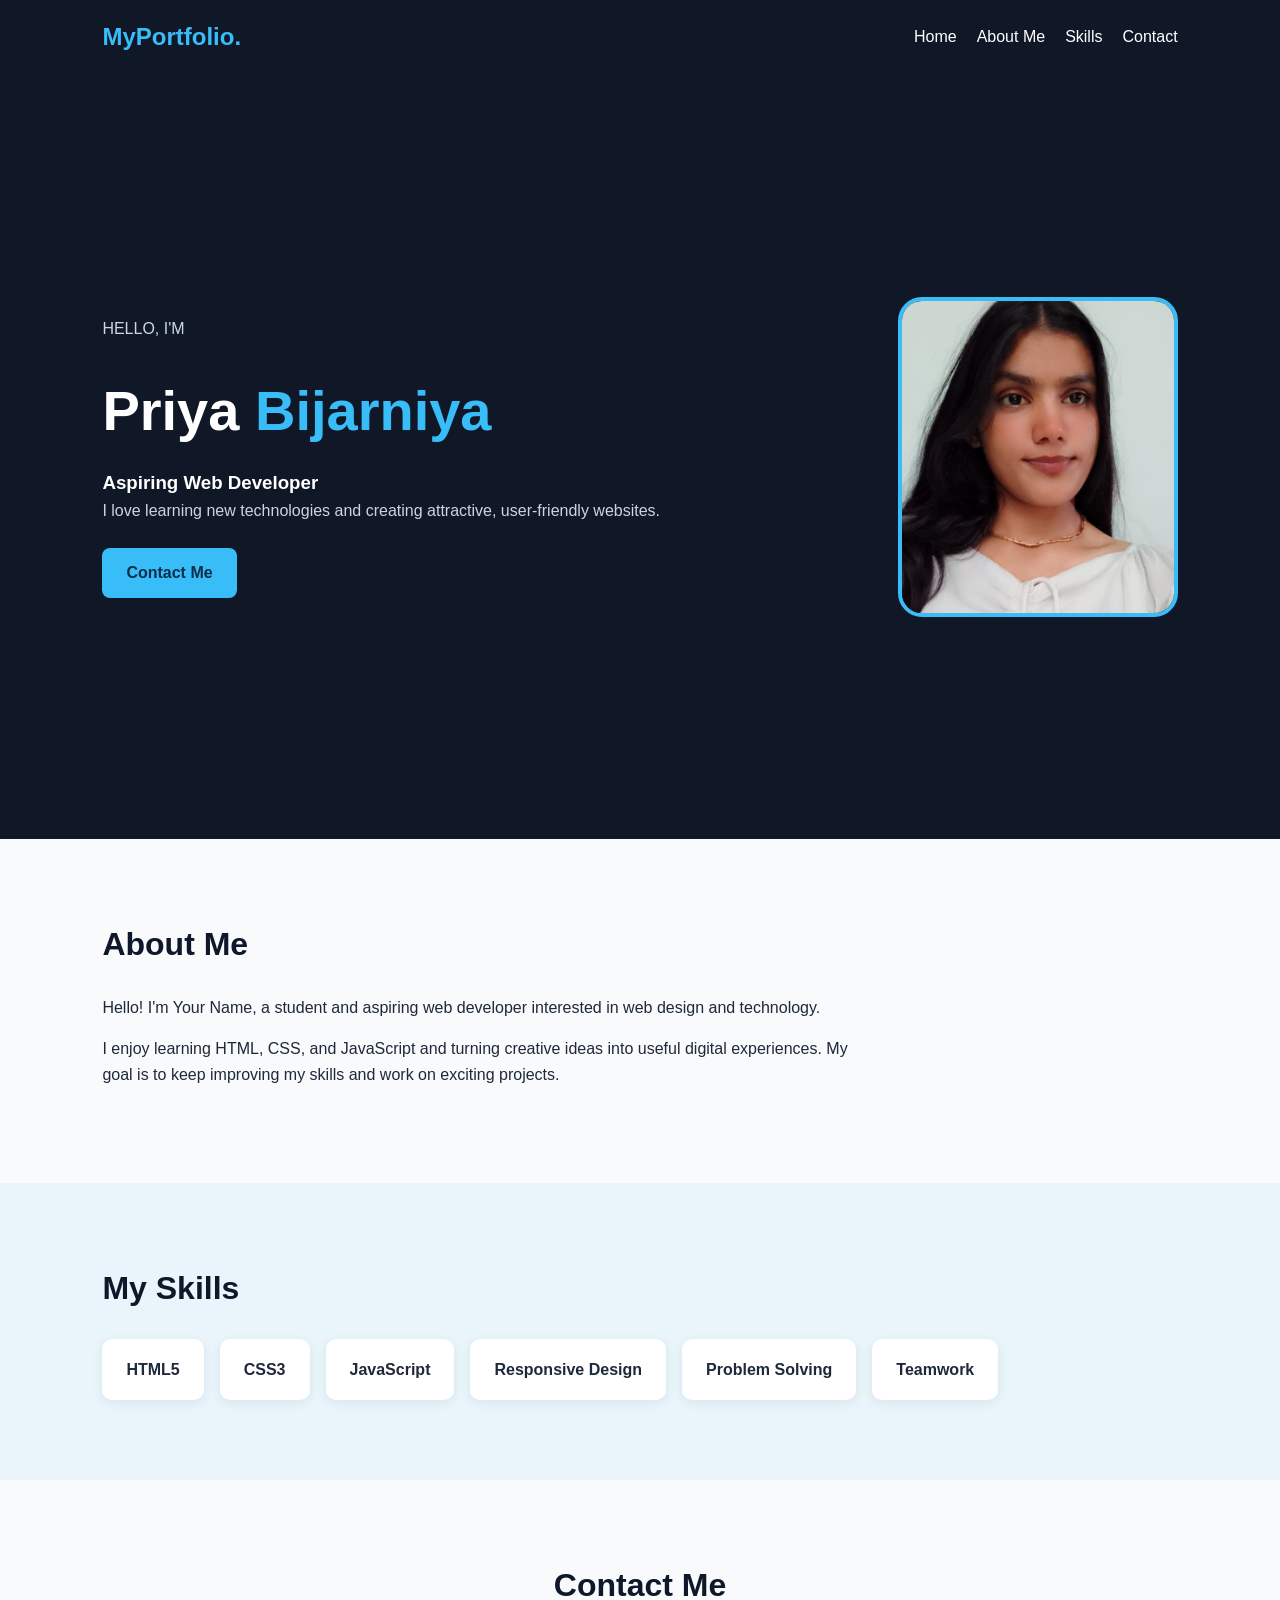
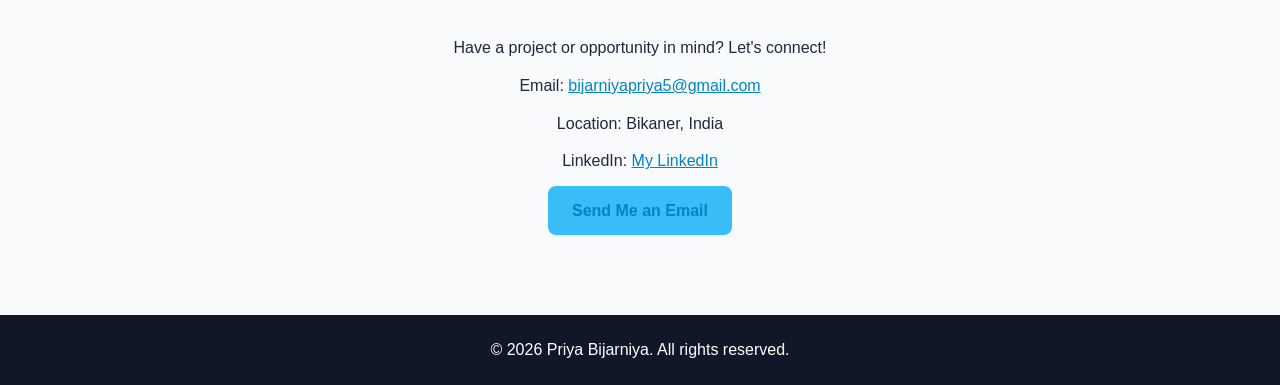
==== Portfolio/index.html @ 70c62a3d "first commit" ====
<!DOCTYPE html>
<html lang="en">
<head>
    <meta charset="UTF-8">
    <meta name="viewport" content="width=device-width, initial-scale=1.0">
    <title>Portfolio - Homepage</title>
    <link rel="stylesheet" href="./style.css">
</head>
<body>

    <!-- Navigation -->
  <header>
    <div class="logo">MyPortfolio.</div>
    <nav>
      <a href="#home">Home</a>
      <a href="#about">About Me</a>
      <a href="#skills">Skills</a>
      <a href="#contact">Contact</a>
    </nav>
  </header>

  <!-- 1. Hero / Home -->
  <section id="home">   
    <div class="hero-content">
      <p>HELLO, I'M</p>
      <h1>Priya <span>Bijarniya</span></h1>
      <h3>Aspiring Web Developer</h3>
      <p>
        I love learning new technologies and creating
        attractive, user-friendly websites.
      </p>
      <a class="btn" href="#contact">Contact Me</a>
    </div>

    <!-- Replace profile.jpg with your own photo -->
    <img
      class="profile-img"
      src="./assets/img.jpeg"
      alt="Your profile photo"
    >
  </section>

  <!-- 2. About Me -->
  <section id="about">
    <h2>About Me</h2>
    <p>
      Hello! I'm Your Name, a student and aspiring web developer
      interested in web design and technology.
    </p>
    <p>
      I enjoy learning HTML, CSS, and JavaScript and turning
      creative ideas into useful digital experiences.
      My goal is to keep improving my skills and work on
      exciting projects.
    </p>
  </section>

  <!-- 3. Skills -->
  <section id="skills">
    <h2>My Skills</h2>
    <div class="skills-list">
      <div class="skill">HTML5</div>
      <div class="skill">CSS3</div>
      <div class="skill">JavaScript</div>
      <div class="skill">Responsive Design</div>
      <div class="skill">Problem Solving</div>
      <div class="skill">Teamwork</div>
    </div>
  </section>

  <!-- 4. Contact -->
  <section id="contact">
    <h2>Contact Me</h2>
    <p>Have a project or opportunity in mind? Let's connect!</p>
    <p>
      Email:
      <a href="mailto:bijarniyapriya5@gmail.com">
        bijarniyapriya5@gmail.com
      </a>
    </p>
    <p>Location: Bikaner, India</p>
    <p>
      LinkedIn:
      <a href="https://www.linkedin.com/" target="_blank"
         rel="noopener noreferrer">My LinkedIn</a>
    </p>
    <a class="btn" href="mailto:bijarniyapriya5@gmail.com">
      Send Me an Email
    </a>
  </section>

  <!-- Footer -->
  <footer>
    <p>© 2026 Priya Bijarniya. All rights reserved.</p>
  </footer>

    
</body>
</html>
---- Portfolio/style.css ----
* {
      margin: 0;
      padding: 0;
      box-sizing: border-box;
      scroll-behavior: smooth;
    }

    body {
      font-family: Arial, sans-serif;
      background: #f8fafc;
      color: #1e293b;
      line-height: 1.6;
    }

    header {
      background: #101827;
      color: white;
      padding: 18px 8%;
      display: flex;
      justify-content: space-between;
      align-items: center;
      flex-wrap: wrap;
      gap: 16px;
    }

    .logo {
      font-size: 24px;
      color: #38bdf8;
      font-weight: bold;
    }

    nav {
      display: flex;
      gap: 20px;
      flex-wrap: wrap;
    }

    nav a {
      color: white;
      text-decoration: none;
    }

    nav a:hover {
      color: #38bdf8;
    }

    section {
      padding: 80px 8%;
      scroll-margin-top: 20px;
    }

    #home {
      background: #101827;
      color: white;
      min-height: 85vh;
      display: flex;
      align-items: center;
      justify-content: space-between;
      gap: 40px;
    }

    .hero-content {
      max-width: 600px;
    }

    .hero-content h1 {
      font-size: clamp(36px, 5vw, 56px);
      margin: 12px 0;
    }

    .hero-content h1 span {
      color: #38bdf8;
    }

    .hero-content p {
      color: #cbd5e1;
      margin-bottom: 25px;
    }

    .profile-img {
      width: 280px;
      height: 320px;
      object-fit: cover;
      border-radius: 24px;
      border: 4px solid #38bdf8;
    }

    .btn {
      display: inline-block;
      background: #38bdf8;
      color: #082f49;
      padding: 12px 24px;
      border-radius: 8px;
      text-decoration: none;
      font-weight: bold;
    }

    h2 {
      font-size: 32px;
      margin-bottom: 24px;
      color: #0f172a;
    }

    #about p {
      max-width: 750px;
      margin-bottom: 16px;
    }

    #skills {
      background: #eaf4fb;
    }

    .skills-list {
      display: flex;
      flex-wrap: wrap;
      gap: 16px;
    }

    .skill {
      background: white;
      padding: 18px 24px;
      border-radius: 10px;
      box-shadow: 0 3px 12px #0f172a12;
      font-weight: bold;
    }

    #contact {
      text-align: center;
    }

    #contact p {
      margin: 12px 0;
    }

    #contact a {
      color: #0284c7;
    }

    footer {
      text-align: center;
      padding: 22px;
      background: #101827;
      color: white;
    }

    @media (max-width: 700px) {
      header {
        justify-content: center;
      }

      #home {
        flex-direction: column-reverse;
        text-align: center;
        padding-top: 50px;
      }

      .profile-img {
        width: 210px;
        height: 240px;
      }

      section {
        padding: 55px 6%;
      }

      nav {
        justify-content: center;
        gap: 14px;
      }
    }
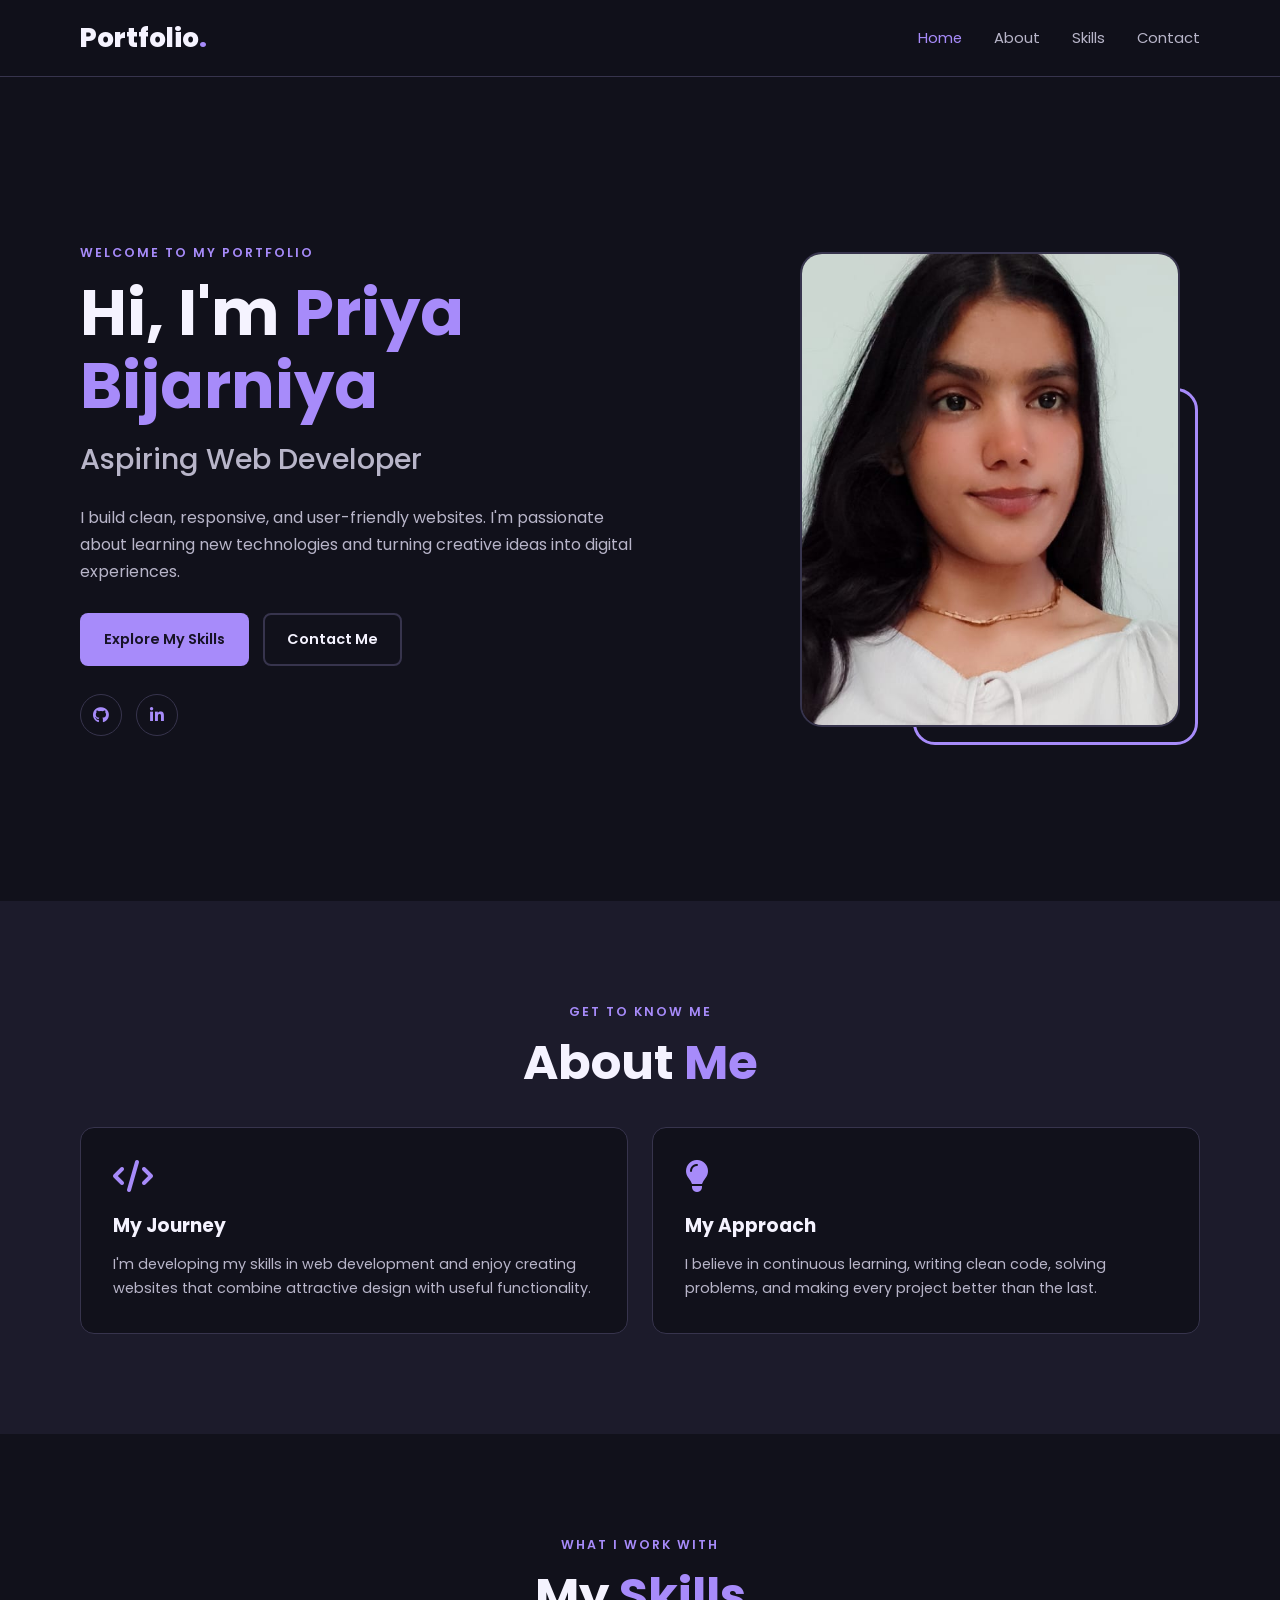
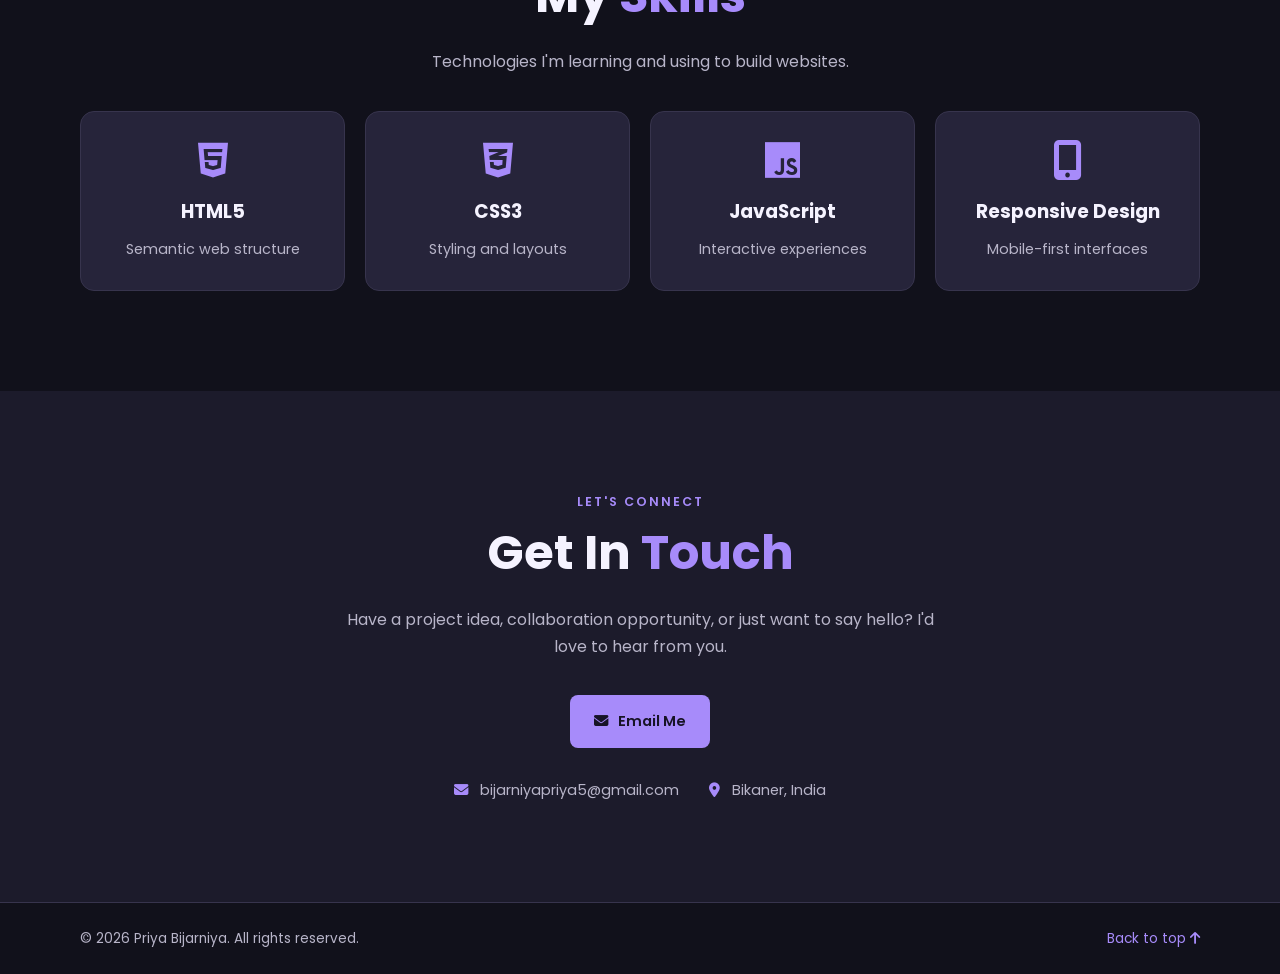
==== commit 980c8761: "adding JS" ====
--- a/Portfolio/index.html
+++ b/Portfolio/index.html
@@ -1,99 +1,173 @@
+
 <!DOCTYPE html>
 <html lang="en">
 <head>
-    <meta charset="UTF-8">
-    <meta name="viewport" content="width=device-width, initial-scale=1.0">
-    <title>Portfolio - Homepage</title>
-    <link rel="stylesheet" href="./style.css">
+  <meta charset="UTF-8">
+  <meta name="viewport" content="width=device-width, initial-scale=1.0">
+  <meta name="description" content="Personal portfolio of a web developer.">
+  <title>My Portfolio | Web Developer</title>
+
+  <link rel="preconnect" href="https://fonts.googleapis.com">
+  <link rel="preconnect" href="https://fonts.gstatic.com" crossorigin>
+  <link href="https://fonts.googleapis.com/css2?family=Poppins:wght@400;500;600;700;800&display=swap" rel="stylesheet">
+  <link rel="stylesheet" href="https://cdnjs.cloudflare.com/ajax/libs/font-awesome/6.5.2/css/all.min.css">
+  <link rel="stylesheet" href="style.css">
+  <script src="script.js" defer></script>
 </head>
 <body>
 
-    <!-- Navigation -->
-  <header>
-    <div class="logo">MyPortfolio.</div>
-    <nav>
-      <a href="#home">Home</a>
-      <a href="#about">About Me</a>
-      <a href="#skills">Skills</a>
-      <a href="#contact">Contact</a>
+  <header class="header">
+    <nav class="navbar container" aria-label="Main navigation">
+      <a href="#home" class="logo">Portfolio<span>.</span></a>
+
+      <button class="menu-toggle" aria-label="Open navigation menu"
+        aria-expanded="false" aria-controls="nav-menu">
+        <i class="fa-solid fa-bars"></i>
+      </button>
+
+      <ul class="nav-menu" id="nav-menu">
+        <li><a href="#home" class="nav-link active">Home</a></li>
+        <li><a href="#about" class="nav-link">About</a></li>
+        <li><a href="#skills" class="nav-link">Skills</a></li>
+        <li><a href="#contact" class="nav-link">Contact</a></li>
+      </ul>
     </nav>
   </header>
 
-  <!-- 1. Hero / Home -->
-  <section id="home">   
-    <div class="hero-content">
-      <p>HELLO, I'M</p>
-      <h1>Priya <span>Bijarniya</span></h1>
-      <h3>Aspiring Web Developer</h3>
-      <p>
-        I love learning new technologies and creating
-        attractive, user-friendly websites.
-      </p>
-      <a class="btn" href="#contact">Contact Me</a>
+  <main>
+    <section id="home" class="hero section">
+      <div class="container hero-grid">
+        <div class="hero-content">
+          <p class="eyebrow">WELCOME TO MY PORTFOLIO</p>
+          <h1>Hi, I'm <span>Priya Bijarniya</span></h1>
+          <h2>Aspiring Web Developer</h2>
+          <p class="hero-description">
+            I build clean, responsive, and user-friendly websites.
+            I'm passionate about learning new technologies and turning
+            creative ideas into digital experiences.
+          </p>
+
+          <div class="hero-buttons">
+            <a href="#skills" class="btn btn-primary">Explore My Skills</a>
+            <a href="#contact" class="btn btn-outline">Contact Me</a>
+          </div>
+
+          <div class="social-links">
+            <a href="https://github.com/" aria-label="GitHub">
+              <i class="fa-brands fa-github"></i>
+            </a>
+            <a href="https://linkedin.com/" aria-label="LinkedIn">
+              <i class="fa-brands fa-linkedin-in"></i>
+            </a>
+          </div>
+        </div>
+
+        <div class="hero-image">
+          <img
+            src="./assets/img.jpeg"
+            alt="Portrait of Priya Bijarniya">
+          <div class="image-decoration"></div>
+        </div>
+      </div>
+    </section>
+
+    <section id="about" class="section about">
+      <div class="container">
+        <p class="eyebrow">GET TO KNOW ME</p>
+        <h2 class="section-title">About <span>Me</span></h2>
+
+        <div class="about-grid">
+          <div class="about-card">
+            <i class="fa-solid fa-code"></i>
+            <h3>My Journey</h3>
+            <p>
+              I'm developing my skills in web development and enjoy
+              creating websites that combine attractive design with
+              useful functionality.
+            </p>
+          </div>
+
+          <div class="about-card">
+            <i class="fa-solid fa-lightbulb"></i>
+            <h3>My Approach</h3>
+            <p>
+              I believe in continuous learning, writing clean code,
+              solving problems, and making every project better
+              than the last.
+            </p>
+          </div>
+        </div>
+      </div>
+    </section>
+
+    <section id="skills" class="section skills">
+      <div class="container">
+        <p class="eyebrow">WHAT I WORK WITH</p>
+        <h2 class="section-title">My <span>Skills</span></h2>
+        <p class="section-description">
+          Technologies I'm learning and using to build websites.
+        </p>
+
+        <div class="skills-grid">
+          <article class="skill-card">
+            <i class="fa-brands fa-html5"></i>
+            <h3>HTML5</h3>
+            <p>Semantic web structure</p>
+          </article>
+
+          <article class="skill-card">
+            <i class="fa-brands fa-css3-alt"></i>
+            <h3>CSS3</h3>
+            <p>Styling and layouts</p>
+          </article>
+
+          <article class="skill-card">
+            <i class="fa-brands fa-js"></i>
+            <h3>JavaScript</h3>
+            <p>Interactive experiences</p>
+          </article>
+
+          <article class="skill-card">
+            <i class="fa-solid fa-mobile-screen-button"></i>
+            <h3>Responsive Design</h3>
+            <p>Mobile-first interfaces</p>
+          </article>
+        </div>
+      </div>
+    </section>
+
+    <section id="contact" class="section contact">
+      <div class="container contact-content">
+        <p class="eyebrow">LET'S CONNECT</p>
+        <h2 class="section-title">Get In <span>Touch</span></h2>
+        <p class="section-description">
+          Have a project idea, collaboration opportunity, or just want
+          to say hello? I'd love to hear from you.
+        </p>
+
+        <a href="mailto:bijarniyapriya5@gmail.com" class="btn btn-primary">
+          <i class="fa-solid fa-envelope"></i>
+          Email Me
+        </a>
+
+        <div class="contact-details">
+          <p><i class="fa-solid fa-envelope"></i>
+            bijarniyapriya5@gmail.com</p>
+          <p><i class="fa-solid fa-location-dot"></i>
+            Bikaner, India</p>
+        </div>
+      </div>
+    </section>
+  </main>
+
+  <footer class="footer">
+    <div class="container footer-content">
+      <p>© <span id="year"></span> Priya Bijarniya. All rights reserved.</p>
+      <a href="#home" aria-label="Back to top">
+        Back to top <i class="fa-solid fa-arrow-up"></i>
+      </a>
     </div>
-
-    <!-- Replace profile.jpg with your own photo -->
-    <img
-      class="profile-img"
-      src="./assets/img.jpeg"
-      alt="Your profile photo"
-    >
-  </section>
-
-  <!-- 2. About Me -->
-  <section id="about">
-    <h2>About Me</h2>
-    <p>
-      Hello! I'm Your Name, a student and aspiring web developer
-      interested in web design and technology.
-    </p>
-    <p>
-      I enjoy learning HTML, CSS, and JavaScript and turning
-      creative ideas into useful digital experiences.
-      My goal is to keep improving my skills and work on
-      exciting projects.
-    </p>
-  </section>
-
-  <!-- 3. Skills -->
-  <section id="skills">
-    <h2>My Skills</h2>
-    <div class="skills-list">
-      <div class="skill">HTML5</div>
-      <div class="skill">CSS3</div>
-      <div class="skill">JavaScript</div>
-      <div class="skill">Responsive Design</div>
-      <div class="skill">Problem Solving</div>
-      <div class="skill">Teamwork</div>
-    </div>
-  </section>
-
-  <!-- 4. Contact -->
-  <section id="contact">
-    <h2>Contact Me</h2>
-    <p>Have a project or opportunity in mind? Let's connect!</p>
-    <p>
-      Email:
-      <a href="mailto:bijarniyapriya5@gmail.com">
-        bijarniyapriya5@gmail.com
-      </a>
-    </p>
-    <p>Location: Bikaner, India</p>
-    <p>
-      LinkedIn:
-      <a href="https://www.linkedin.com/" target="_blank"
-         rel="noopener noreferrer">My LinkedIn</a>
-    </p>
-    <a class="btn" href="mailto:bijarniyapriya5@gmail.com">
-      Send Me an Email
-    </a>
-  </section>
-
-  <!-- Footer -->
-  <footer>
-    <p>© 2026 Priya Bijarniya. All rights reserved.</p>
   </footer>
 
-    
 </body>
-</html>+</html>
--- a/Portfolio/style.css
+++ b/Portfolio/style.css
@@ -1,170 +1,486 @@
- * {
-      margin: 0;
-      padding: 0;
-      box-sizing: border-box;
-      scroll-behavior: smooth;
-    }
-
-    body {
-      font-family: Arial, sans-serif;
-      background: #f8fafc;
-      color: #1e293b;
-      line-height: 1.6;
-    }
-
-    header {
-      background: #101827;
-      color: white;
-      padding: 18px 8%;
-      display: flex;
-      justify-content: space-between;
-      align-items: center;
-      flex-wrap: wrap;
-      gap: 16px;
-    }
-
-    .logo {
-      font-size: 24px;
-      color: #38bdf8;
-      font-weight: bold;
-    }
-
-    nav {
-      display: flex;
-      gap: 20px;
-      flex-wrap: wrap;
-    }
-
-    nav a {
-      color: white;
-      text-decoration: none;
-    }
-
-    nav a:hover {
-      color: #38bdf8;
-    }
-
-    section {
-      padding: 80px 8%;
-      scroll-margin-top: 20px;
-    }
-
-    #home {
-      background: #101827;
-      color: white;
-      min-height: 85vh;
-      display: flex;
-      align-items: center;
-      justify-content: space-between;
-      gap: 40px;
-    }
-
-    .hero-content {
-      max-width: 600px;
-    }
-
-    .hero-content h1 {
-      font-size: clamp(36px, 5vw, 56px);
-      margin: 12px 0;
-    }
-
-    .hero-content h1 span {
-      color: #38bdf8;
-    }
-
-    .hero-content p {
-      color: #cbd5e1;
-      margin-bottom: 25px;
-    }
-
-    .profile-img {
-      width: 280px;
-      height: 320px;
-      object-fit: cover;
-      border-radius: 24px;
-      border: 4px solid #38bdf8;
-    }
-
-    .btn {
-      display: inline-block;
-      background: #38bdf8;
-      color: #082f49;
-      padding: 12px 24px;
-      border-radius: 8px;
-      text-decoration: none;
-      font-weight: bold;
-    }
-
-    h2 {
-      font-size: 32px;
-      margin-bottom: 24px;
-      color: #0f172a;
-    }
-
-    #about p {
-      max-width: 750px;
-      margin-bottom: 16px;
-    }
-
-    #skills {
-      background: #eaf4fb;
-    }
-
-    .skills-list {
-      display: flex;
-      flex-wrap: wrap;
-      gap: 16px;
-    }
-
-    .skill {
-      background: white;
-      padding: 18px 24px;
-      border-radius: 10px;
-      box-shadow: 0 3px 12px #0f172a12;
-      font-weight: bold;
-    }
-
-    #contact {
-      text-align: center;
-    }
-
-    #contact p {
-      margin: 12px 0;
-    }
-
-    #contact a {
-      color: #0284c7;
-    }
-
-    footer {
-      text-align: center;
-      padding: 22px;
-      background: #101827;
-      color: white;
-    }
-
-    @media (max-width: 700px) {
-      header {
-        justify-content: center;
-      }
-
-      #home {
-        flex-direction: column-reverse;
-        text-align: center;
-        padding-top: 50px;
-      }
-
-      .profile-img {
-        width: 210px;
-        height: 240px;
-      }
-
-      section {
-        padding: 55px 6%;
-      }
-
-      nav {
-        justify-content: center;
-        gap: 14px;
-      }
-    }+
+/* ---------- Base styles ---------- */
+:root {
+  --bg: #11111b;
+  --surface: #1c1b2b;
+  --surface-light: #26243a;
+  --primary: #a78bfa;
+  --primary-hover: #8b5cf6;
+  --text: #f5f3ff;
+  --muted: #b8b5c9;
+  --border: #37344d;
+  --font: "Poppins", sans-serif;
+}
+
+* {
+  margin: 0;
+  padding: 0;
+  box-sizing: border-box;
+}
+
+html {
+  scroll-behavior: smooth;
+  scroll-padding-top: 85px;
+}
+
+body {
+  background: var(--bg);
+  color: var(--text);
+  font-family: var(--font);
+  line-height: 1.7;
+}
+
+a {
+  color: inherit;
+  text-decoration: none;
+}
+
+img {
+  display: block;
+  max-width: 100%;
+}
+
+.container {
+  width: min(1120px, 90%);
+  margin-inline: auto;
+}
+
+.section {
+  padding: 100px 0;
+  scroll-margin-top: 65px;
+}
+
+.eyebrow {
+  color: var(--primary);
+  font-size: 0.78rem;
+  font-weight: 600;
+  letter-spacing: 2px;
+  margin-bottom: 12px;
+}
+
+.section-title {
+  font-size: clamp(2rem, 5vw, 3rem);
+  line-height: 1.2;
+  margin-bottom: 24px;
+}
+
+.section-title span,
+.hero h1 span {
+  color: var(--primary);
+}
+
+.section-description {
+  color: var(--muted);
+  max-width: 620px;
+  margin: 0 auto 35px;
+}
+
+section:nth-of-type(even) {
+  background: var(--surface);
+}
+
+/* ---------- Navigation ---------- */
+.header {
+  position: sticky;
+  top: 0;
+  z-index: 1000;
+  background: rgba(17, 17, 27, 0.95);
+  border-bottom: 1px solid var(--border);
+  backdrop-filter: blur(12px);
+}
+
+.navbar {
+  min-height: 76px;
+  display: flex;
+  align-items: center;
+  justify-content: space-between;
+  gap: 24px;
+}
+
+.logo {
+  font-size: 1.65rem;
+  font-weight: 800;
+}
+
+.logo span {
+  color: var(--primary);
+}
+
+.nav-menu {
+  display: flex;
+  align-items: center;
+  gap: 32px;
+  list-style: none;
+}
+
+.nav-link {
+  color: var(--muted);
+  font-size: 0.92rem;
+  transition: color 0.25s ease;
+}
+
+.nav-link:hover,
+.nav-link.active {
+  color: var(--primary);
+}
+
+.menu-toggle {
+  display: none;
+  color: var(--text);
+  background: transparent;
+  border: 0;
+  font-size: 1.5rem;
+  cursor: pointer;
+}
+
+/* ---------- Buttons ---------- */
+.hero-buttons,
+.social-links {
+  display: flex;
+  flex-wrap: wrap;
+  align-items: center;
+  gap: 14px;
+}
+
+.btn {
+  display: inline-flex;
+  justify-content: center;
+  align-items: center;
+  gap: 10px;
+  padding: 12px 22px;
+  border: 2px solid transparent;
+  border-radius: 8px;
+  font: inherit;
+  font-size: 0.9rem;
+  font-weight: 600;
+  transition: 0.25s ease;
+}
+
+.btn-primary {
+  color: #171326;
+  background: var(--primary);
+}
+
+.btn-primary:hover {
+  background: var(--primary-hover);
+  color: white;
+  transform: translateY(-2px);
+}
+
+.btn-outline {
+  border-color: var(--border);
+}
+
+.btn-outline:hover {
+  border-color: var(--primary);
+  color: var(--primary);
+}
+
+/* ---------- Hero / Home ---------- */
+.hero {
+  min-height: calc(100vh - 76px);
+  display: flex;
+  align-items: center;
+}
+
+.hero-grid {
+  display: grid;
+  grid-template-columns: 1.2fr 0.8fr;
+  align-items: center;
+  gap: 70px;
+}
+
+.hero h1 {
+  font-size: clamp(2.4rem, 5vw, 4.4rem);
+  line-height: 1.15;
+  margin-bottom: 12px;
+}
+
+.hero h2 {
+  color: var(--muted);
+  font-size: clamp(1.2rem, 2.5vw, 1.8rem);
+  font-weight: 500;
+  margin-bottom: 20px;
+}
+
+.hero-description {
+  color: var(--muted);
+  max-width: 560px;
+  margin-bottom: 28px;
+}
+
+.social-links {
+  margin-top: 28px;
+}
+
+.social-links a {
+  width: 42px;
+  height: 42px;
+  display: grid;
+  place-items: center;
+  border: 1px solid var(--border);
+  border-radius: 50%;
+  color: var(--primary);
+  transition: 0.25s ease;
+}
+
+.social-links a:hover {
+  background: var(--primary);
+  color: var(--bg);
+  transform: translateY(-3px);
+}
+
+.hero-image {
+  position: relative;
+  width: min(100%, 380px);
+  justify-self: center;
+}
+
+.hero-image img {
+  position: relative;
+  z-index: 1;
+  width: 100%;
+  aspect-ratio: 4 / 5;
+  object-fit: cover;
+  border-radius: 22px;
+  border: 2px solid var(--border);
+}
+
+.image-decoration {
+  position: absolute;
+  width: 75%;
+  height: 75%;
+  right: -18px;
+  bottom: -18px;
+  border: 3px solid var(--primary);
+  border-radius: 22px;
+}
+
+/* ---------- About ---------- */
+.about,
+.skills,
+.contact {
+  text-align: center;
+}
+
+.about-grid {
+  display: grid;
+  grid-template-columns: repeat(2, minmax(0, 1fr));
+  gap: 24px;
+  margin-top: 35px;
+  text-align: left;
+}
+
+.about-card {
+  padding: 32px;
+  background: var(--bg);
+  border: 1px solid var(--border);
+  border-radius: 14px;
+  transition: transform 0.25s ease,
+              border-color 0.25s ease;
+}
+
+.about-card:hover,
+.skill-card:hover {
+  transform: translateY(-5px);
+  border-color: var(--primary);
+}
+
+.about-card > i {
+  font-size: 2rem;
+  color: var(--primary);
+  margin-bottom: 18px;
+}
+
+.about-card h3,
+.skill-card h3 {
+  margin-bottom: 10px;
+}
+
+.about-card p,
+.skill-card p {
+  color: var(--muted);
+  font-size: 0.9rem;
+}
+
+/* ---------- Skills ---------- */
+.skills-grid {
+  display: grid;
+  grid-template-columns: repeat(4, minmax(0, 1fr));
+  gap: 20px;
+  text-align: center;
+}
+
+.skill-card {
+  padding: 28px 16px;
+  background: var(--surface-light);
+  border: 1px solid var(--border);
+  border-radius: 14px;
+  transition: transform 0.25s ease,
+              border-color 0.25s ease;
+}
+
+.skill-card > i {
+  font-size: 2.5rem;
+  color: var(--primary);
+  margin-bottom: 16px;
+}
+
+/* ---------- Contact ---------- */
+.contact-content {
+  max-width: 760px;
+}
+
+.contact-details {
+  display: flex;
+  justify-content: center;
+  flex-wrap: wrap;
+  gap: 20px 30px;
+  margin-top: 30px;
+  color: var(--muted);
+  font-size: 0.9rem;
+}
+
+.contact-details i {
+  color: var(--primary);
+  margin-right: 8px;
+}
+
+/* ---------- Footer ---------- */
+.footer {
+  padding: 24px 0;
+  border-top: 1px solid var(--border);
+}
+
+.footer-content {
+  display: flex;
+  justify-content: space-between;
+  align-items: center;
+  gap: 16px;
+  color: var(--muted);
+  font-size: 0.85rem;
+}
+
+.footer a {
+  color: var(--primary);
+}
+
+/* ---------- Tablet ---------- */
+@media (max-width: 900px) {
+  .section {
+    padding: 75px 0;
+  }
+
+  .hero-grid {
+    grid-template-columns: 1fr 0.8fr;
+    gap: 35px;
+  }
+
+  .skills-grid {
+    grid-template-columns: repeat(2, minmax(0, 1fr));
+  }
+
+  .nav-menu {
+    gap: 20px;
+  }
+}
+
+/* ---------- Mobile ---------- */
+@media (max-width: 640px) {
+  .navbar {
+    min-height: 68px;
+  }
+
+  .menu-toggle {
+    display: block;
+  }
+
+  .nav-menu {
+    display: none;
+    position: absolute;
+    top: 68px;
+    left: 0;
+    right: 0;
+    padding: 22px 5%;
+    background: var(--surface);
+    border-bottom: 1px solid var(--border);
+    flex-direction: column;
+    align-items: stretch;
+    gap: 0;
+  }
+
+  .nav-menu.open {
+    display: flex;
+  }
+
+  .nav-link {
+    display: block;
+    padding: 12px 0;
+  }
+
+  .hero {
+    min-height: auto;
+  }
+
+  .hero-grid {
+    grid-template-columns: 1fr;
+    gap: 45px;
+  }
+
+  .hero-content {
+    text-align: center;
+  }
+
+  .hero-buttons,
+  .social-links {
+    justify-content: center;
+  }
+
+  .hero-image {
+    width: min(75%, 300px);
+  }
+
+  .about-grid {
+    grid-template-columns: 1fr;
+  }
+
+  .skills-grid {
+    grid-template-columns: repeat(2, minmax(0, 1fr));
+    gap: 12px;
+  }
+
+  .skill-card {
+    padding: 24px 10px;
+  }
+
+  .contact-details {
+    flex-direction: column;
+    align-items: center;
+  }
+
+  .footer-content {
+    flex-direction: column;
+    text-align: center;
+  }
+}
+
+/* ---------- Accessibility ---------- */
+a:focus-visible,
+button:focus-visible {
+  outline: 3px solid var(--primary);
+  outline-offset: 4px;
+}
+
+@media (prefers-reduced-motion: reduce) {
+  html {
+    scroll-behavior: auto;
+  }
+
+  *,
+  *::before,
+  *::after {
+    transition-duration: 0.01ms !important;
+    animation-duration: 0.01ms !important;
+    scroll-behavior: auto !important;
+  }
+}
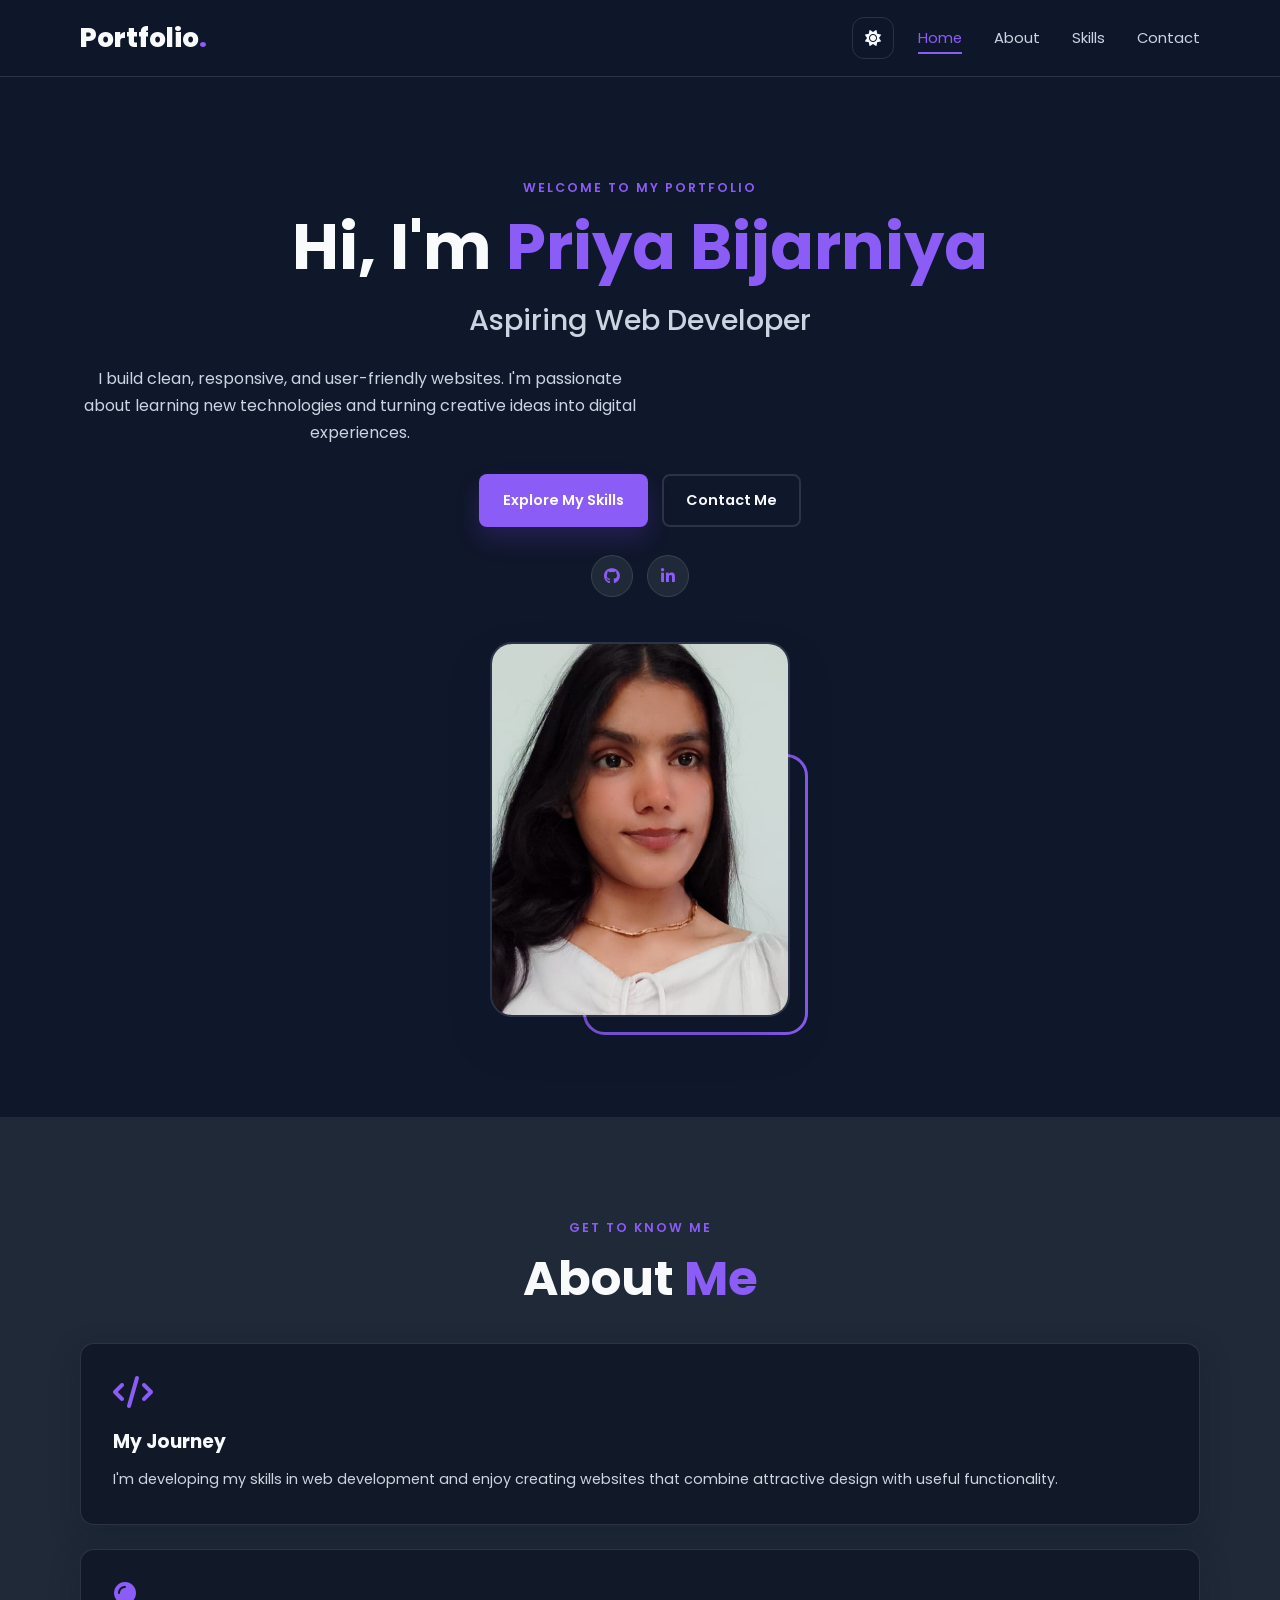
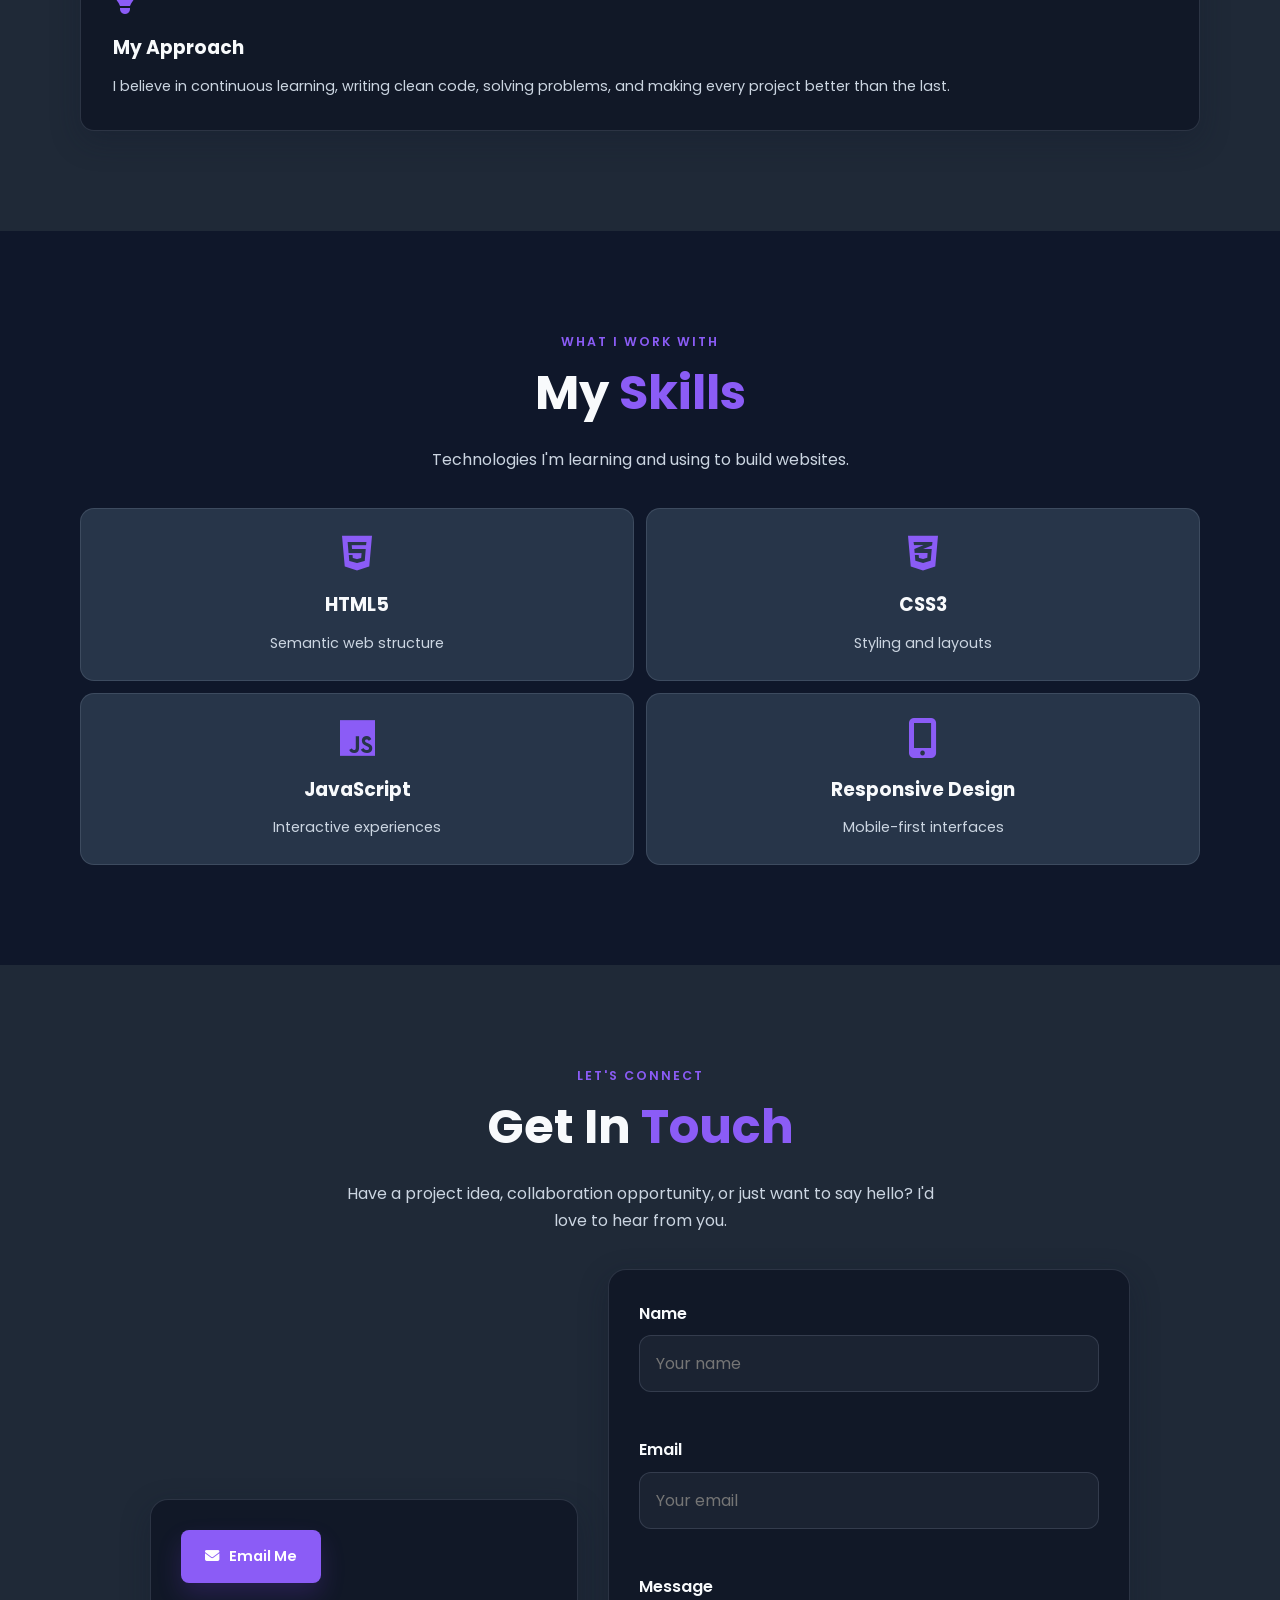
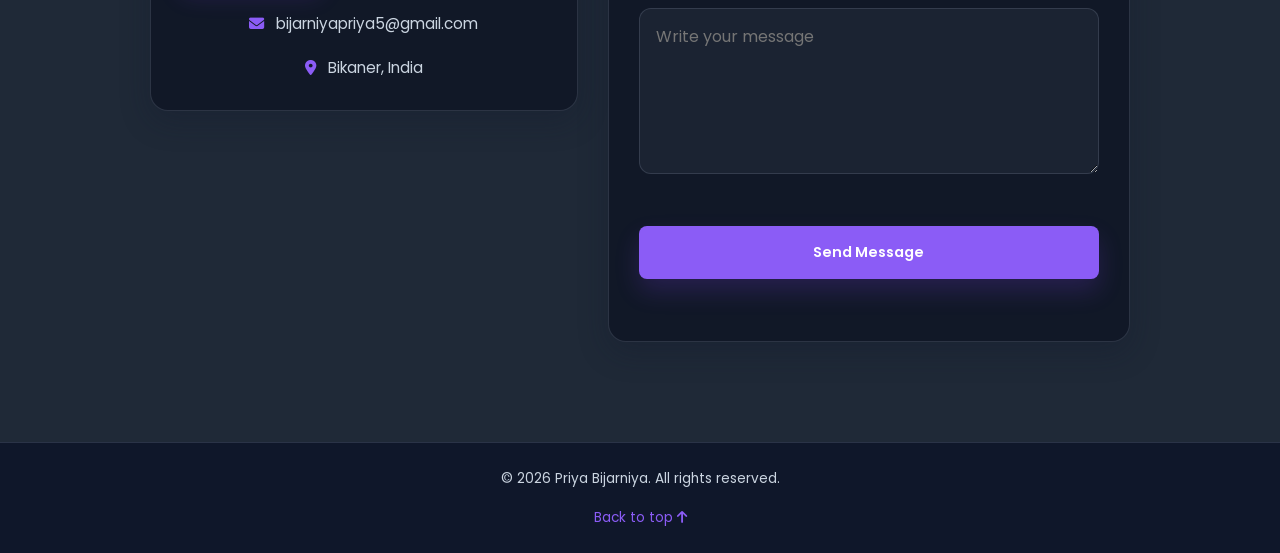
==== commit 1cf18be3: "add Dark Mode and more" ====
--- a/Portfolio/index.html
+++ b/Portfolio/index.html
@@ -20,10 +20,16 @@
     <nav class="navbar container" aria-label="Main navigation">
       <a href="#home" class="logo">Portfolio<span>.</span></a>
 
-      <button class="menu-toggle" aria-label="Open navigation menu"
-        aria-expanded="false" aria-controls="nav-menu">
-        <i class="fa-solid fa-bars"></i>
-      </button>
+      <div class="nav-actions">
+        <button class="theme-toggle" type="button" aria-label="Toggle dark mode">
+          <i class="fa-solid fa-sun"></i>
+        </button>
+
+        <button class="menu-toggle" aria-label="Open navigation menu"
+          aria-expanded="false" aria-controls="nav-menu" type="button">
+          <i class="fa-solid fa-bars"></i>
+        </button>
+      </div>
 
       <ul class="nav-menu" id="nav-menu">
         <li><a href="#home" class="nav-link active">Home</a></li>
@@ -37,7 +43,7 @@
   <main>
     <section id="home" class="hero section">
       <div class="container hero-grid">
-        <div class="hero-content">
+        <div class="hero-content reveal">
           <p class="eyebrow">WELCOME TO MY PORTFOLIO</p>
           <h1>Hi, I'm <span>Priya Bijarniya</span></h1>
           <h2>Aspiring Web Developer</h2>
@@ -53,16 +59,16 @@
           </div>
 
           <div class="social-links">
-            <a href="https://github.com/" aria-label="GitHub">
+            <a href="https://github.com/" aria-label="GitHub" target="_blank" rel="noreferrer">
               <i class="fa-brands fa-github"></i>
             </a>
-            <a href="https://linkedin.com/" aria-label="LinkedIn">
+            <a href="https://linkedin.com/" aria-label="LinkedIn" target="_blank" rel="noreferrer">
               <i class="fa-brands fa-linkedin-in"></i>
             </a>
           </div>
         </div>
 
-        <div class="hero-image">
+        <div class="hero-image reveal reveal-delay">
           <img
             src="./assets/img.jpeg"
             alt="Portrait of Priya Bijarniya">
@@ -77,7 +83,7 @@
         <h2 class="section-title">About <span>Me</span></h2>
 
         <div class="about-grid">
-          <div class="about-card">
+          <div class="about-card reveal">
             <i class="fa-solid fa-code"></i>
             <h3>My Journey</h3>
             <p>
@@ -87,7 +93,7 @@
             </p>
           </div>
 
-          <div class="about-card">
+          <div class="about-card reveal reveal-delay">
             <i class="fa-solid fa-lightbulb"></i>
             <h3>My Approach</h3>
             <p>
@@ -109,25 +115,25 @@
         </p>
 
         <div class="skills-grid">
-          <article class="skill-card">
+          <article class="skill-card reveal">
             <i class="fa-brands fa-html5"></i>
             <h3>HTML5</h3>
             <p>Semantic web structure</p>
           </article>
 
-          <article class="skill-card">
+          <article class="skill-card reveal reveal-delay">
             <i class="fa-brands fa-css3-alt"></i>
             <h3>CSS3</h3>
             <p>Styling and layouts</p>
           </article>
 
-          <article class="skill-card">
+          <article class="skill-card reveal reveal-delay-2">
             <i class="fa-brands fa-js"></i>
             <h3>JavaScript</h3>
             <p>Interactive experiences</p>
           </article>
 
-          <article class="skill-card">
+          <article class="skill-card reveal reveal-delay-3">
             <i class="fa-solid fa-mobile-screen-button"></i>
             <h3>Responsive Design</h3>
             <p>Mobile-first interfaces</p>
@@ -145,16 +151,43 @@
           to say hello? I'd love to hear from you.
         </p>
 
-        <a href="mailto:bijarniyapriya5@gmail.com" class="btn btn-primary">
-          <i class="fa-solid fa-envelope"></i>
-          Email Me
-        </a>
-
-        <div class="contact-details">
-          <p><i class="fa-solid fa-envelope"></i>
-            bijarniyapriya5@gmail.com</p>
-          <p><i class="fa-solid fa-location-dot"></i>
-            Bikaner, India</p>
+        <div class="contact-layout">
+          <div class="contact-info reveal">
+            <a href="mailto:bijarniyapriya5@gmail.com" class="btn btn-primary contact-email-btn">
+              <i class="fa-solid fa-envelope"></i>
+              Email Me
+            </a>
+
+            <div class="contact-details">
+              <p><i class="fa-solid fa-envelope"></i>
+                bijarniyapriya5@gmail.com</p>
+              <p><i class="fa-solid fa-location-dot"></i>
+                Bikaner, India</p>
+            </div>
+          </div>
+
+          <form class="contact-form reveal reveal-delay" id="contactForm" novalidate>
+            <div class="form-group">
+              <label for="name">Name</label>
+              <input id="name" name="name" type="text" placeholder="Your name">
+              <small class="error-message"></small>
+            </div>
+
+            <div class="form-group">
+              <label for="email">Email</label>
+              <input id="email" name="email" type="email" placeholder="Your email">
+              <small class="error-message"></small>
+            </div>
+
+            <div class="form-group">
+              <label for="message">Message</label>
+              <textarea id="message" name="message" rows="5" placeholder="Write your message"></textarea>
+              <small class="error-message"></small>
+            </div>
+
+            <button type="submit" class="btn btn-primary submit-btn">Send Message</button>
+            <p class="form-status" aria-live="polite"></p>
+          </form>
         </div>
       </div>
     </section>
--- a/Portfolio/style.css
+++ b/Portfolio/style.css
@@ -1,15 +1,33 @@
 
-/* ---------- Base styles ---------- */
 :root {
-  --bg: #11111b;
-  --surface: #1c1b2b;
-  --surface-light: #26243a;
-  --primary: #a78bfa;
-  --primary-hover: #8b5cf6;
-  --text: #f5f3ff;
-  --muted: #b8b5c9;
-  --border: #37344d;
+  --bg: #0f172a;
+  --bg-soft: #111827;
+  --surface: #1f2937;
+  --surface-light: #273549;
+  --primary: #8b5cf6;
+  --primary-hover: #7c3aed;
+  --text: #f8fafc;
+  --muted: #cbd5e1;
+  --border: rgba(148, 163, 184, 0.2);
+  --shadow: rgba(15, 23, 42, 0.3);
+  --card: #111827;
+  --input-bg: rgba(148, 163, 184, 0.08);
   --font: "Poppins", sans-serif;
+}
+
+body.light-theme {
+  --bg: #f6f8ff;
+  --bg-soft: #edf2ff;
+  --surface: #ffffff;
+  --surface-light: #eef4ff;
+  --primary: #7c3aed;
+  --primary-hover: #6d28d9;
+  --text: #1f2937;
+  --muted: #475569;
+  --border: rgba(99, 102, 241, 0.18);
+  --shadow: rgba(15, 23, 42, 0.1);
+  --card: #ffffff;
+  --input-bg: rgba(99, 102, 241, 0.04);
 }
 
 * {
@@ -20,7 +38,7 @@
 
 html {
   scroll-behavior: smooth;
-  scroll-padding-top: 85px;
+  scroll-padding-top: 90px;
 }
 
 body {
@@ -28,6 +46,7 @@
   color: var(--text);
   font-family: var(--font);
   line-height: 1.7;
+  transition: background 0.3s ease, color 0.3s ease;
 }
 
 a {
@@ -40,6 +59,12 @@
   max-width: 100%;
 }
 
+button,
+input,
+textarea {
+  font: inherit;
+}
+
 .container {
   width: min(1120px, 90%);
   margin-inline: auto;
@@ -47,7 +72,7 @@
 
 .section {
   padding: 100px 0;
-  scroll-margin-top: 65px;
+  scroll-margin-top: 80px;
 }
 
 .eyebrow {
@@ -77,6 +102,29 @@
 
 section:nth-of-type(even) {
   background: var(--surface);
+}
+
+.reveal {
+  opacity: 0;
+  transform: translateY(28px);
+  transition: opacity 0.7s ease, transform 0.7s ease;
+}
+
+.reveal.visible {
+  opacity: 1;
+  transform: translateY(0);
+}
+
+.reveal-delay {
+  transition-delay: 0.1s;
+}
+
+.reveal-delay-2 {
+  transition-delay: 0.2s;
+}
+
+.reveal-delay-3 {
+  transition-delay: 0.3s;
 }
 
 /* ---------- Navigation ---------- */
@@ -84,9 +132,13 @@
   position: sticky;
   top: 0;
   z-index: 1000;
-  background: rgba(17, 17, 27, 0.95);
+  background: rgba(15, 23, 42, 0.92);
   border-bottom: 1px solid var(--border);
   backdrop-filter: blur(12px);
+}
+
+body.light-theme .header {
+  background: rgba(246, 248, 255, 0.9);
 }
 
 .navbar {
@@ -95,6 +147,7 @@
   align-items: center;
   justify-content: space-between;
   gap: 24px;
+  position: relative;
 }
 
 .logo {
@@ -104,6 +157,34 @@
 
 .logo span {
   color: var(--primary);
+}
+
+.nav-actions {
+  display: flex;
+  align-items: center;
+  gap: 12px;
+  margin-left: auto;
+}
+
+.theme-toggle,
+.menu-toggle {
+  display: inline-flex;
+  align-items: center;
+  justify-content: center;
+  width: 42px;
+  height: 42px;
+  border: 1px solid var(--border);
+  background: transparent;
+  color: var(--text);
+  border-radius: 12px;
+  cursor: pointer;
+  transition: background 0.25s ease, transform 0.25s ease, border-color 0.25s ease;
+}
+
+.theme-toggle:hover,
+.menu-toggle:hover {
+  border-color: var(--primary);
+  transform: translateY(-2px);
 }
 
 .nav-menu {
@@ -117,6 +198,7 @@
   color: var(--muted);
   font-size: 0.92rem;
   transition: color 0.25s ease;
+  position: relative;
 }
 
 .nav-link:hover,
@@ -124,13 +206,26 @@
   color: var(--primary);
 }
 
+.nav-link::after {
+  content: "";
+  position: absolute;
+  left: 0;
+  bottom: -6px;
+  width: 100%;
+  height: 2px;
+  background: var(--primary);
+  transform: scaleX(0);
+  transform-origin: center;
+  transition: transform 0.25s ease;
+}
+
+.nav-link:hover::after,
+.nav-link.active::after {
+  transform: scaleX(1);
+}
+
 .menu-toggle {
   display: none;
-  color: var(--text);
-  background: transparent;
-  border: 0;
-  font-size: 1.5rem;
-  cursor: pointer;
 }
 
 /* ---------- Buttons ---------- */
@@ -157,13 +252,14 @@
 }
 
 .btn-primary {
-  color: #171326;
+  color: #ffffff;
   background: var(--primary);
+  box-shadow: 0 12px 24px rgba(124, 58, 237, 0.2);
 }
 
 .btn-primary:hover {
   background: var(--primary-hover);
-  color: white;
+  color: #fff;
   transform: translateY(-2px);
 }
 
@@ -220,6 +316,7 @@
   place-items: center;
   border: 1px solid var(--border);
   border-radius: 50%;
+  background: var(--surface);
   color: var(--primary);
   transition: 0.25s ease;
 }
@@ -244,6 +341,7 @@
   object-fit: cover;
   border-radius: 22px;
   border: 2px solid var(--border);
+  box-shadow: 0 22px 40px var(--shadow);
 }
 
 .image-decoration {
@@ -273,11 +371,13 @@
 
 .about-card {
   padding: 32px;
-  background: var(--bg);
+  background: var(--card);
   border: 1px solid var(--border);
   border-radius: 14px;
   transition: transform 0.25s ease,
-              border-color 0.25s ease;
+              border-color 0.25s ease,
+              box-shadow 0.25s ease;
+  box-shadow: 0 10px 30px var(--shadow);
 }
 
 .about-card:hover,
@@ -328,22 +428,117 @@
 
 /* ---------- Contact ---------- */
 .contact-content {
-  max-width: 760px;
+  max-width: 980px;
+}
+
+.contact-layout {
+  display: grid;
+  grid-template-columns: 0.9fr 1.1fr;
+  gap: 30px;
+  align-items: center;
+  margin-top: 30px;
+  text-align: left;
+}
+
+.contact-info,
+.contact-form {
+  background: var(--card);
+  border: 1px solid var(--border);
+  border-radius: 18px;
+  box-shadow: 0 10px 30px var(--shadow);
+}
+
+.contact-info {
+  padding: 30px;
+}
+
+.contact-email-btn {
+  width: fit-content;
 }
 
 .contact-details {
   display: flex;
-  justify-content: center;
-  flex-wrap: wrap;
-  gap: 20px 30px;
-  margin-top: 30px;
+  flex-direction: column;
+  gap: 18px;
+  margin-top: 28px;
   color: var(--muted);
+  font-size: 0.95rem;
+}
+
+.contact-details i {
+  color: var(--primary);
+  margin-right: 8px;
+}
+
+.contact-form {
+  padding: 30px;
+}
+
+.form-group {
+  margin-bottom: 20px;
+}
+
+.form-group label {
+  display: block;
+  margin-bottom: 8px;
+  font-weight: 600;
+  color: var(--text);
+}
+
+.form-group input,
+.form-group textarea {
+  width: 100%;
+  background: var(--input-bg);
+  color: var(--text);
+  border: 1px solid var(--border);
+  border-radius: 12px;
+  padding: 14px 16px;
+  transition: border-color 0.25s ease, box-shadow 0.25s ease;
+}
+
+.form-group input:focus,
+.form-group textarea:focus {
+  outline: none;
+  border-color: var(--primary);
+  box-shadow: 0 0 0 3px rgba(124, 58, 237, 0.12);
+}
+
+.form-group textarea {
+  min-height: 120px;
+  resize: vertical;
+}
+
+.error-message {
+  display: block;
+  min-height: 18px;
+  margin-top: 6px;
+  color: #f87171;
+  font-size: 0.78rem;
+}
+
+.form-group input.invalid,
+.form-group textarea.invalid {
+  border-color: #f87171;
+}
+
+.submit-btn {
+  width: 100%;
+  cursor: pointer;
+}
+
+.form-status {
+  min-height: 20px;
+  margin-top: 12px;
   font-size: 0.9rem;
-}
-
-.contact-details i {
-  color: var(--primary);
-  margin-right: 8px;
+  font-weight: 600;
+}
+
+.form-status.success {
+  color: #34d399;
+}
+
+.form-status.error {
+  color: #f87171;
 }
 
 /* ---------- Footer ---------- */
@@ -371,8 +566,9 @@
     padding: 75px 0;
   }
 
-  .hero-grid {
-    grid-template-columns: 1fr 0.8fr;
+  .hero-grid,
+  .contact-layout {
+    grid-template-columns: 1fr;
     gap: 35px;
   }
 
@@ -392,31 +588,59 @@
   }
 
   .menu-toggle {
-    display: block;
+    display: inline-flex;
   }
 
   .nav-menu {
-    display: none;
+    display: flex;
     position: absolute;
-    top: 68px;
-    left: 0;
-    right: 0;
-    padding: 22px 5%;
+    top: 72px;
+    left: 10%;
+    right: 10%;
+    padding: 16px 20px;
     background: var(--surface);
-    border-bottom: 1px solid var(--border);
+    border: 1px solid var(--border);
+    border-radius: 16px;
+    box-shadow: 0 16px 32px var(--shadow);
     flex-direction: column;
     align-items: stretch;
     gap: 0;
+    opacity: 0;
+    pointer-events: none;
+    transform: translateY(-12px);
+    transition: opacity 0.25s ease, transform 0.25s ease;
   }
 
   .nav-menu.open {
-    display: flex;
+    opacity: 1;
+    pointer-events: auto;
+    transform: translateY(0);
   }
 
   .nav-link {
     display: block;
-    padding: 12px 0;
-  }
+    padding: 10px 0;
+  }
+
+  .hero-buttons {
+    flex-direction: column;
+    align-items: stretch;
+  }
+
+  .btn {
+    width: 100%;
+  }
+
+  .skills-grid,
+  .about-grid {
+    grid-template-columns: 1fr;
+  }
+
+  .footer-content {
+    flex-direction: column;
+    text-align: center;
+  }
+}
 
   .hero {
     min-height: auto;
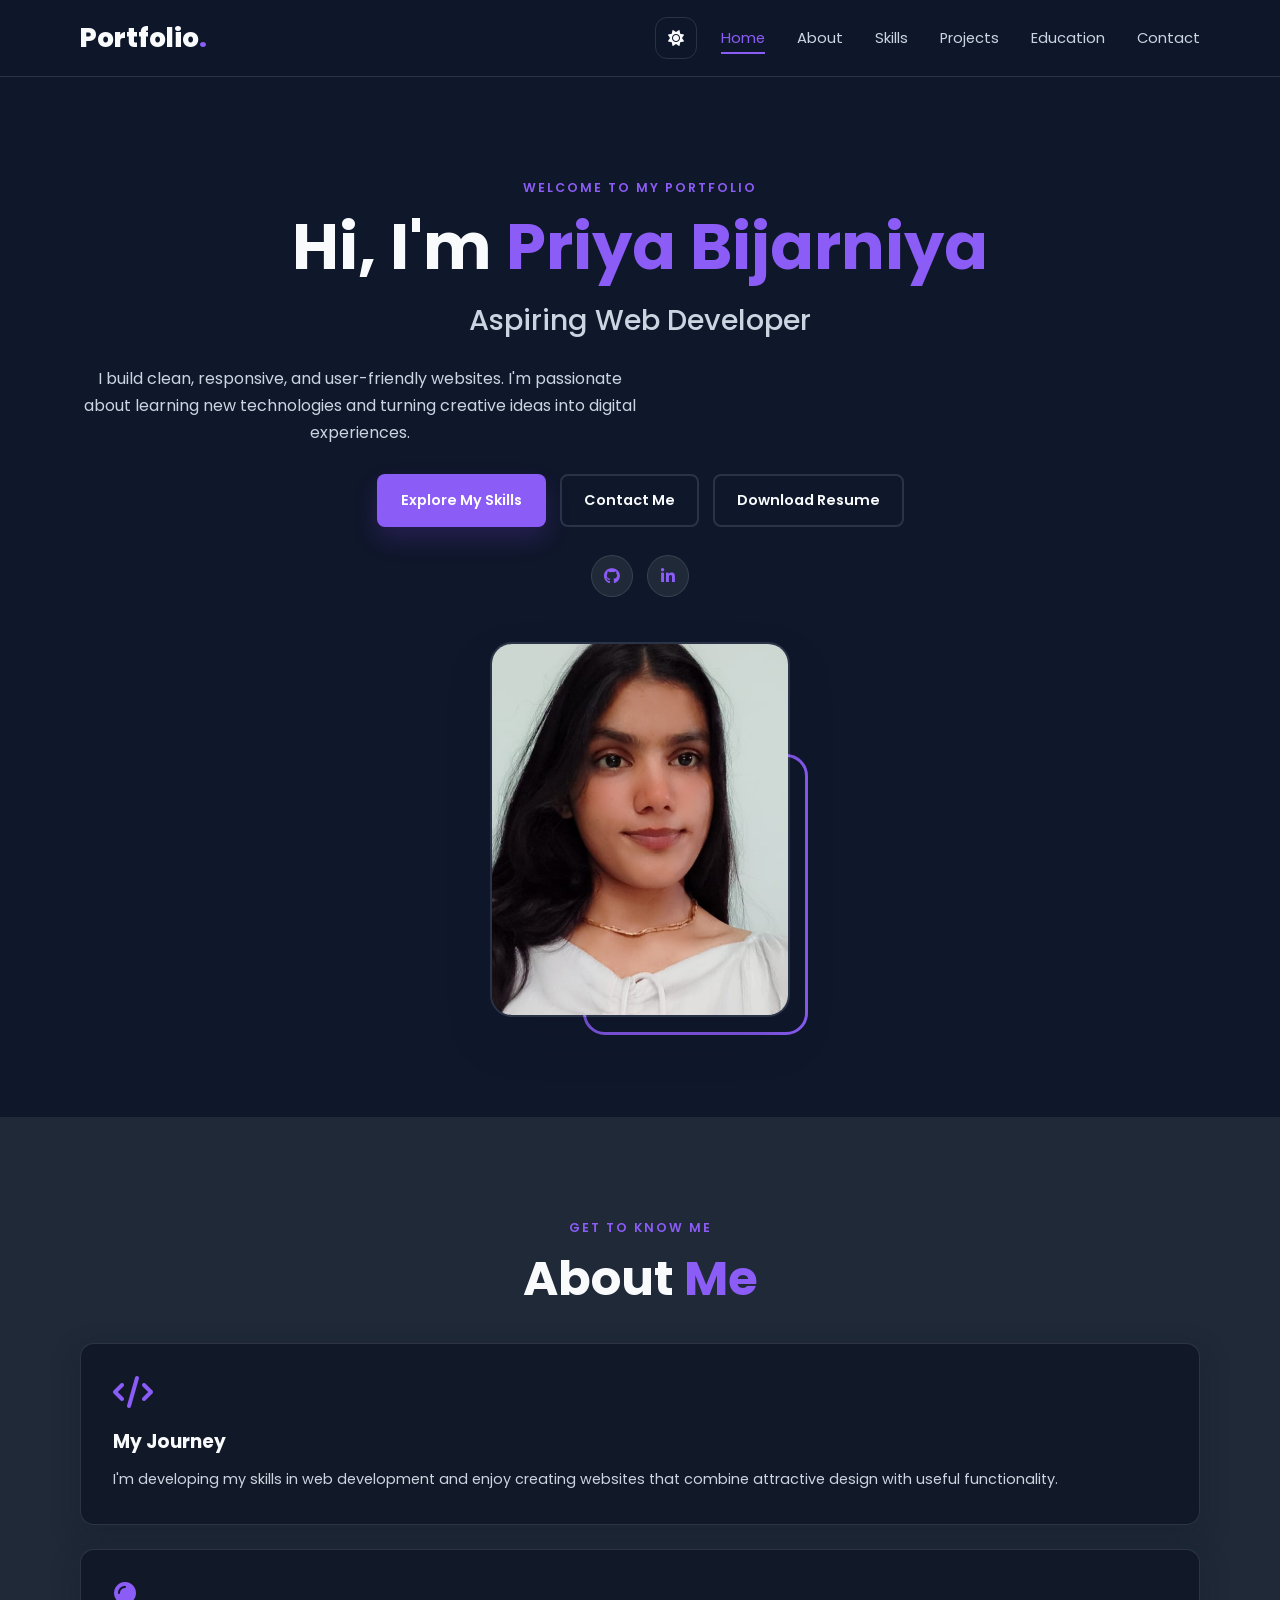
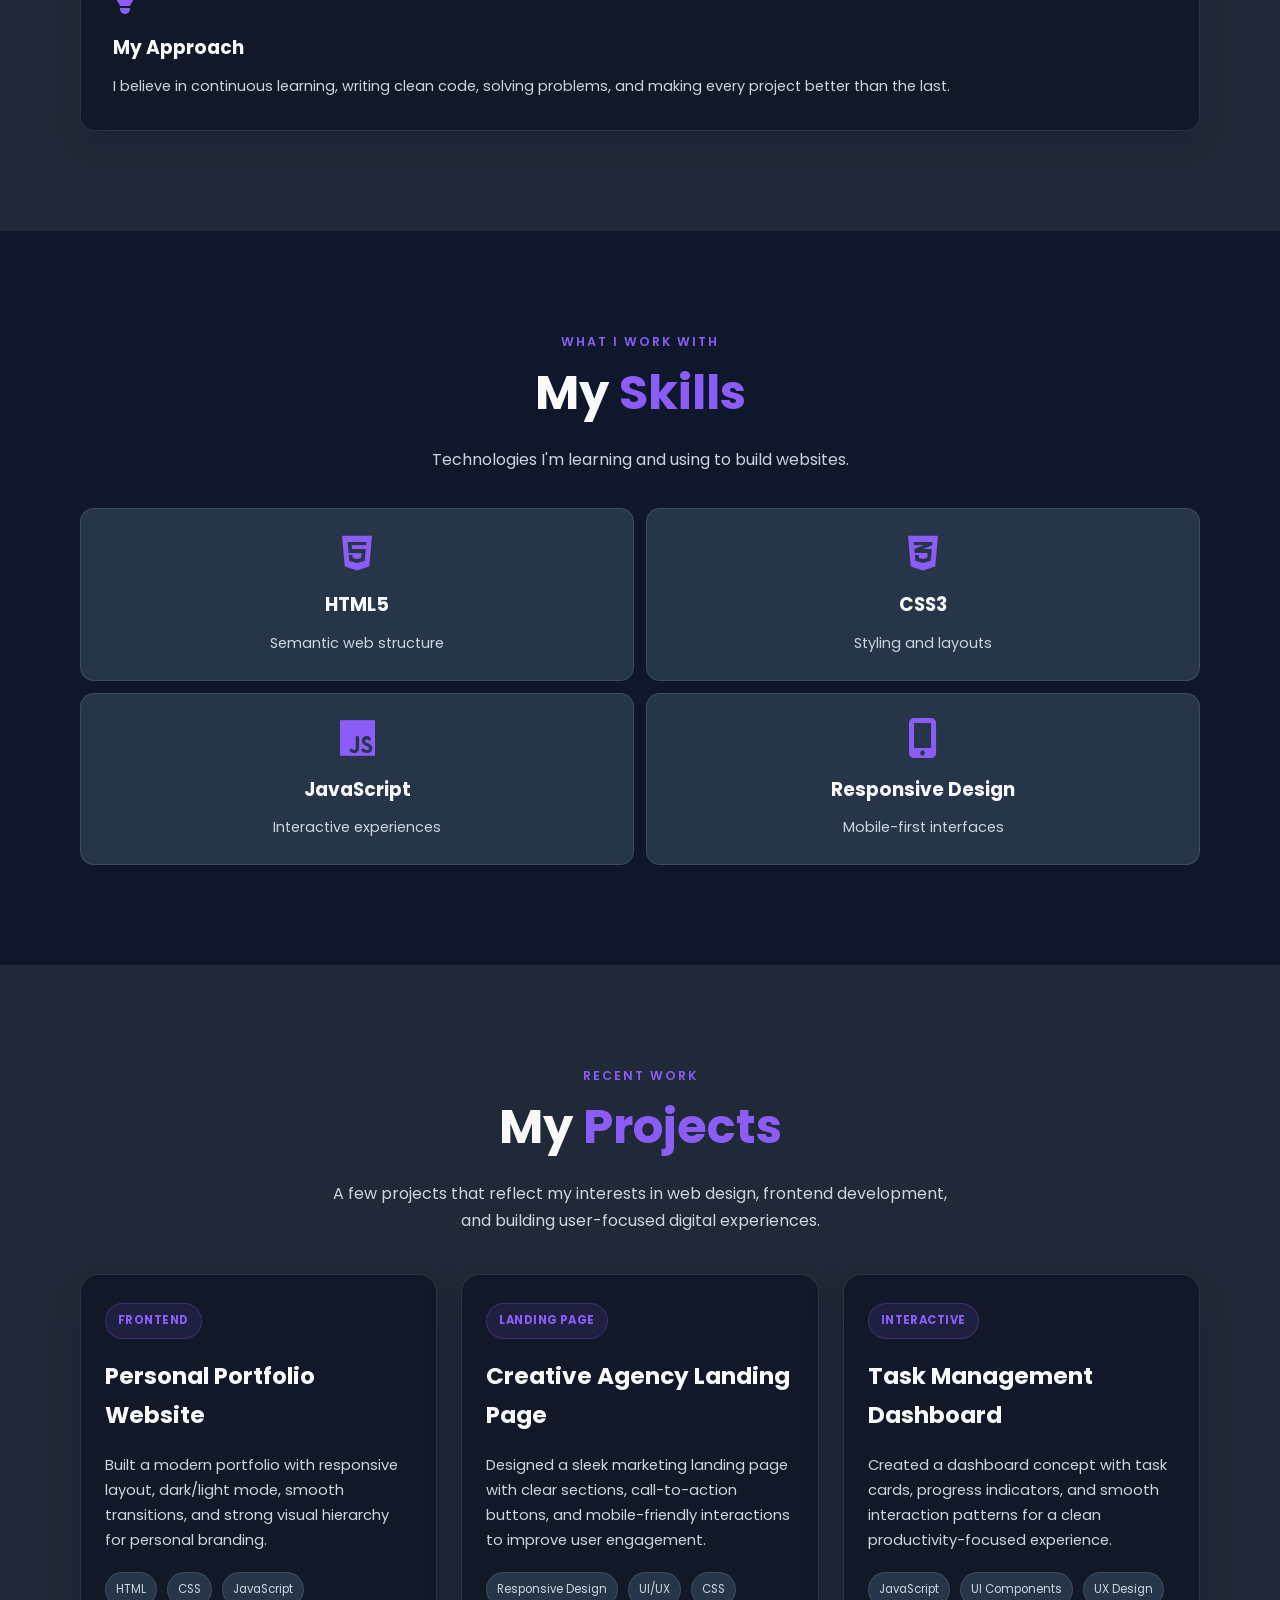
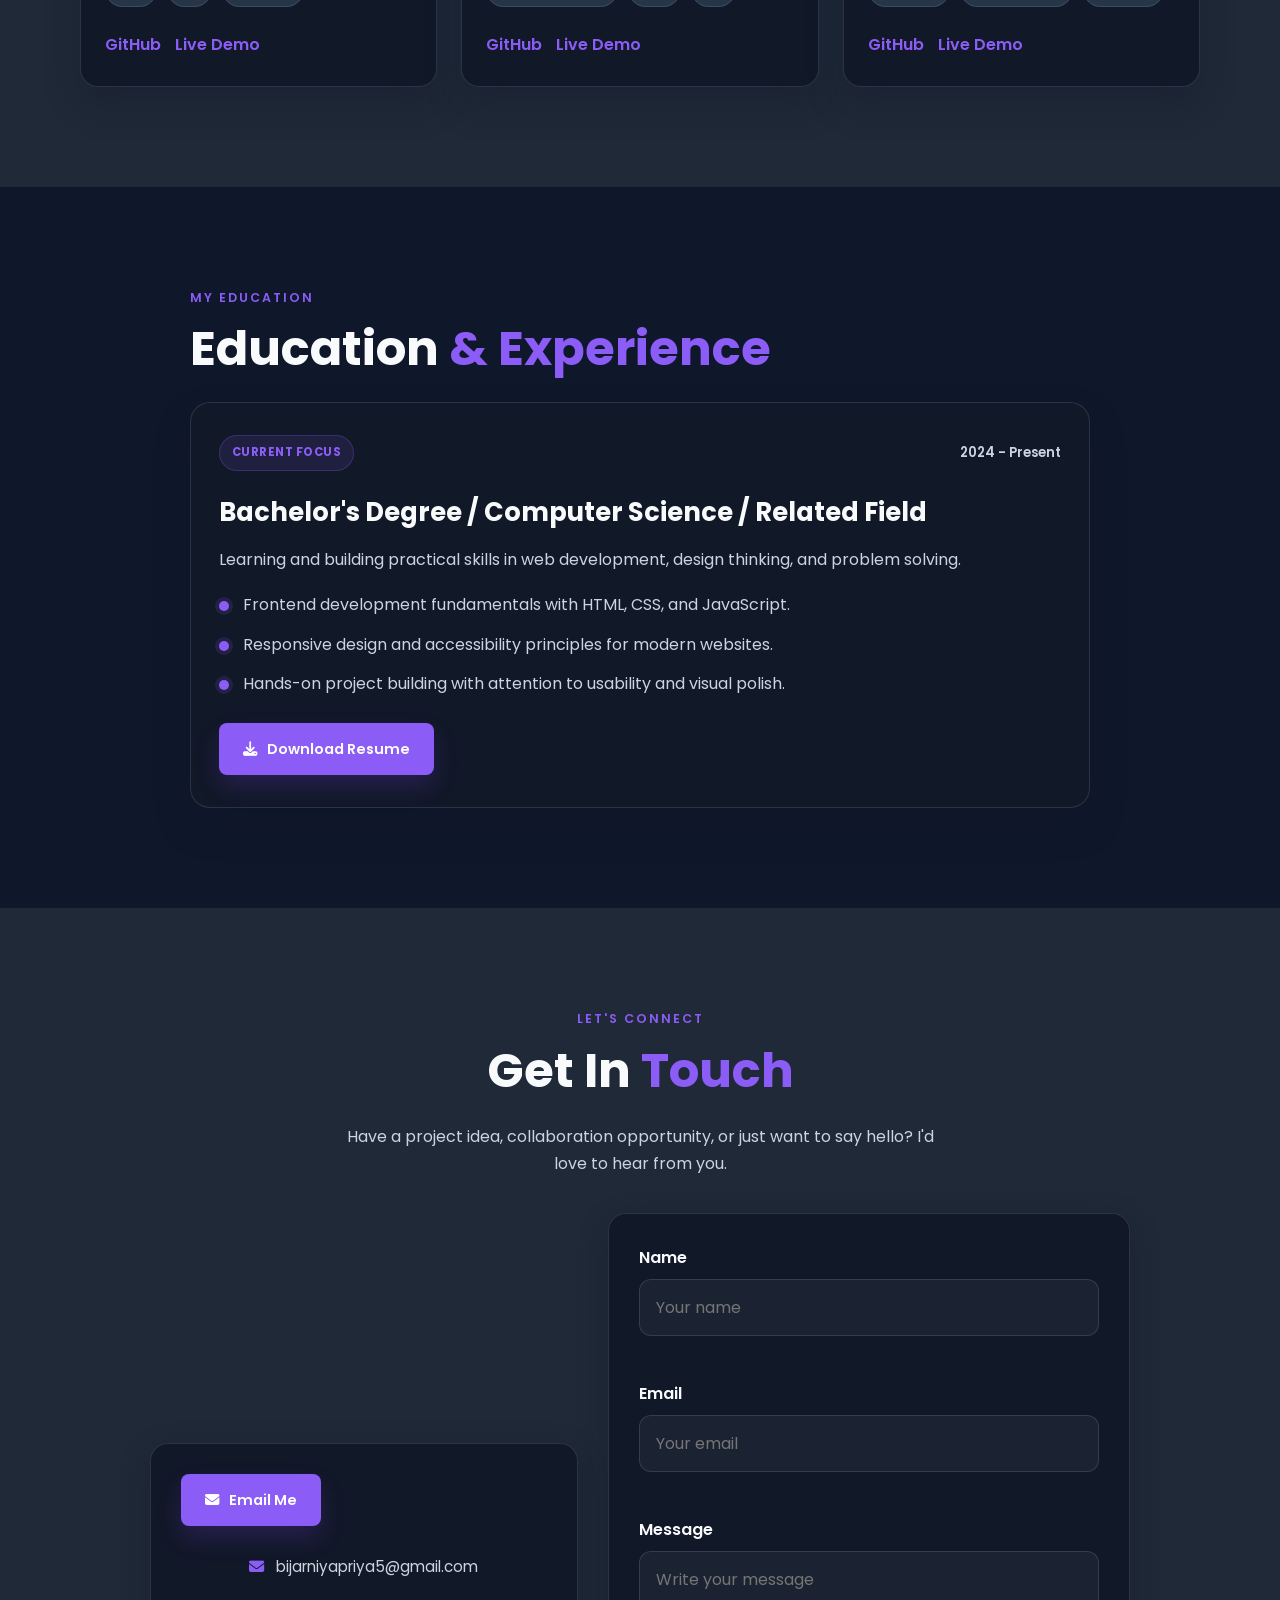
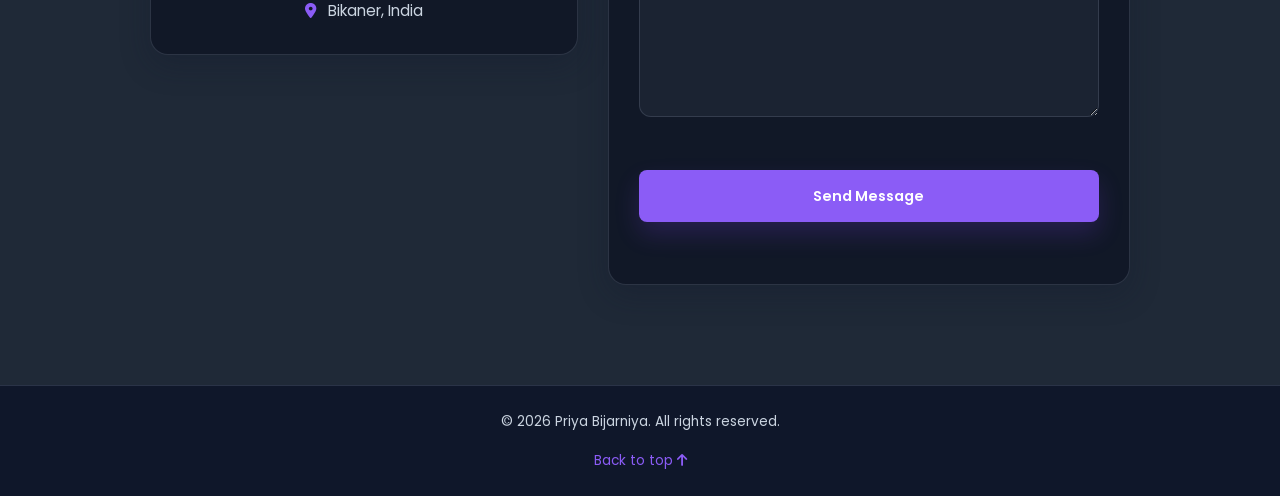
==== commit 02cc4b76: "Project Section" ====
--- a/Portfolio/index.html
+++ b/Portfolio/index.html
@@ -35,6 +35,8 @@
         <li><a href="#home" class="nav-link active">Home</a></li>
         <li><a href="#about" class="nav-link">About</a></li>
         <li><a href="#skills" class="nav-link">Skills</a></li>
+        <li><a href="#projects" class="nav-link">Projects</a></li>
+        <li><a href="#education" class="nav-link">Education</a></li>
         <li><a href="#contact" class="nav-link">Contact</a></li>
       </ul>
     </nav>
@@ -56,6 +58,7 @@
           <div class="hero-buttons">
             <a href="#skills" class="btn btn-primary">Explore My Skills</a>
             <a href="#contact" class="btn btn-outline">Contact Me</a>
+            <a href="resume.html" target="_blank" class="btn btn-outline" download="Priya-Bijarniya-Resume.html">Download Resume</a>
           </div>
 
           <div class="social-links">
@@ -138,6 +141,101 @@
             <h3>Responsive Design</h3>
             <p>Mobile-first interfaces</p>
           </article>
+        </div>
+      </div>
+    </section>
+
+    <section id="projects" class="section projects">
+      <div class="container">
+        <p class="eyebrow">RECENT WORK</p>
+        <h2 class="section-title">My <span>Projects</span></h2>
+        <p class="section-description">
+          A few projects that reflect my interests in web design, frontend development,
+          and building user-focused digital experiences.
+        </p>
+
+        <div class="projects-grid">
+          <article class="project-card reveal">
+            <div class="project-badge">Frontend</div>
+            <h3>Personal Portfolio Website</h3>
+            <p>
+              Built a modern portfolio with responsive layout, dark/light mode, smooth
+              transitions, and strong visual hierarchy for personal branding.
+            </p>
+            <ul class="project-tags">
+              <li>HTML</li>
+              <li>CSS</li>
+              <li>JavaScript</li>
+            </ul>
+            <div class="project-links">
+              <a href="https://github.com/" target="_blank" rel="noreferrer">GitHub</a>
+              <a href="https://example.com" target="_blank" rel="noreferrer">Live Demo</a>
+            </div>
+          </article>
+
+          <article class="project-card reveal reveal-delay">
+            <div class="project-badge">Landing Page</div>
+            <h3>Creative Agency Landing Page</h3>
+            <p>
+              Designed a sleek marketing landing page with clear sections, call-to-action
+              buttons, and mobile-friendly interactions to improve user engagement.
+            </p>
+            <ul class="project-tags">
+              <li>Responsive Design</li>
+              <li>UI/UX</li>
+              <li>CSS</li>
+            </ul>
+            <div class="project-links">
+              <a href="https://github.com/" target="_blank" rel="noreferrer">GitHub</a>
+              <a href="https://example.com" target="_blank" rel="noreferrer">Live Demo</a>
+            </div>
+          </article>
+
+          <article class="project-card reveal reveal-delay-2">
+            <div class="project-badge">Interactive</div>
+            <h3>Task Management Dashboard</h3>
+            <p>
+              Created a dashboard concept with task cards, progress indicators, and smooth
+              interaction patterns for a clean productivity-focused experience.
+            </p>
+            <ul class="project-tags">
+              <li>JavaScript</li>
+              <li>UI Components</li>
+              <li>UX Design</li>
+            </ul>
+            <div class="project-links">
+              <a href="https://github.com/" target="_blank" rel="noreferrer">GitHub</a>
+              <a href="https://example.com" target="_blank" rel="noreferrer">Live Demo</a>
+            </div>
+          </article>
+        </div>
+      </div>
+    </section>
+
+    <section id="education" class="section education">
+      <div class="container education-wrap">
+        <p class="eyebrow">MY EDUCATION</p>
+        <h2 class="section-title">Education <span>& Experience</span></h2>
+
+        <div class="education-card reveal">
+          <div class="education-header">
+            <span class="education-badge">Current Focus</span>
+            <span class="education-year">2024 - Present</span>
+          </div>
+
+          <h3>Bachelor's Degree / Computer Science / Related Field</h3>
+          <p class="education-school">Learning and building practical skills in web development, design thinking, and problem solving.</p>
+
+          <ul class="education-points">
+            <li>Frontend development fundamentals with HTML, CSS, and JavaScript.</li>
+            <li>Responsive design and accessibility principles for modern websites.</li>
+            <li>Hands-on project building with attention to usability and visual polish.</li>
+          </ul>
+
+          <a href="resume.html" target="_blank" class="btn btn-primary" download="Priya-Bijarniya-Resume.html">
+            <i class="fa-solid fa-download"></i>
+            Download Resume
+          </a>
         </div>
       </div>
     </section>
--- a/Portfolio/style.css
+++ b/Portfolio/style.css
@@ -424,6 +424,153 @@
   font-size: 2.5rem;
   color: var(--primary);
   margin-bottom: 16px;
+}
+
+/* ---------- Projects ---------- */
+.projects {
+  text-align: center;
+}
+
+.projects-grid {
+  display: grid;
+  grid-template-columns: repeat(3, minmax(0, 1fr));
+  gap: 24px;
+  margin-top: 40px;
+  text-align: left;
+}
+
+.project-card {
+  display: flex;
+  flex-direction: column;
+  gap: 18px;
+  padding: 28px 24px;
+  border-radius: 18px;
+  background: var(--card);
+  border: 1px solid var(--border);
+  box-shadow: 0 18px 35px var(--shadow);
+  transition: transform 0.25s ease, border-color 0.25s ease, box-shadow 0.25s ease;
+}
+
+.project-card:hover {
+  transform: translateY(-5px);
+  border-color: var(--primary);
+  box-shadow: 0 20px 40px rgba(124, 58, 237, 0.12);
+}
+
+.project-badge,
+.education-badge {
+  align-self: flex-start;
+  padding: 7px 12px;
+  border-radius: 999px;
+  background: rgba(139, 92, 246, 0.12);
+  border: 1px solid rgba(139, 92, 246, 0.25);
+  color: var(--primary);
+  font-size: 0.72rem;
+  font-weight: 700;
+  letter-spacing: 0.04em;
+  text-transform: uppercase;
+}
+
+.project-card h3 {
+  font-size: 1.45rem;
+  margin: 0;
+}
+
+.project-card p {
+  color: var(--muted);
+  font-size: 0.92rem;
+}
+
+.project-tags {
+  list-style: none;
+  display: flex;
+  flex-wrap: wrap;
+  gap: 10px;
+  margin-top: auto;
+}
+
+.project-tags li {
+  padding: 7px 10px;
+  border-radius: 999px;
+  background: var(--surface-light);
+  color: var(--muted);
+  font-size: 0.72rem;
+  border: 1px solid var(--border);
+}
+
+.project-links {
+  display: flex;
+  align-items: center;
+  gap: 14px;
+  margin-top: 6px;
+}
+
+.project-links a {
+  color: var(--primary);
+  font-weight: 600;
+}
+
+/* ---------- Education ---------- */
+.education-wrap {
+  max-width: 900px;
+}
+
+.education-card {
+  padding: 32px 28px;
+  background: var(--card);
+  border: 1px solid var(--border);
+  border-radius: 20px;
+  box-shadow: 0 18px 35px var(--shadow);
+}
+
+.education-header {
+  display: flex;
+  justify-content: space-between;
+  align-items: center;
+  gap: 16px;
+  margin-bottom: 20px;
+}
+
+.education-year {
+  color: var(--muted);
+  font-size: 0.82rem;
+  font-weight: 600;
+}
+
+.education-card h3 {
+  margin-bottom: 12px;
+  font-size: clamp(1.3rem, 2vw, 1.8rem);
+}
+
+.education-school {
+  color: var(--muted);
+  margin-bottom: 18px;
+}
+
+.education-points {
+  list-style: none;
+  display: grid;
+  gap: 12px;
+  margin: 0 0 26px;
+  padding: 0;
+  color: var(--muted);
+}
+
+.education-points li {
+  position: relative;
+  padding-left: 24px;
+}
+
+.education-points li::before {
+  content: "";
+  position: absolute;
+  left: 0;
+  top: 10px;
+  width: 10px;
+  height: 10px;
+  border-radius: 50%;
+  background: var(--primary);
+  box-shadow: 0 0 0 4px rgba(139, 92, 246, 0.15);
 }
 
 /* ---------- Contact ---------- */
@@ -631,11 +778,17 @@
     width: 100%;
   }
 
+  .projects-grid,
   .skills-grid,
   .about-grid {
     grid-template-columns: 1fr;
   }
 
+  .education-header {
+    flex-direction: column;
+    align-items: flex-start;
+  }
+
   .footer-content {
     flex-direction: column;
     text-align: center;
@@ -686,7 +839,7 @@
     flex-direction: column;
     text-align: center;
   }
-}
+
 
 /* ---------- Accessibility ---------- */
 a:focus-visible,
